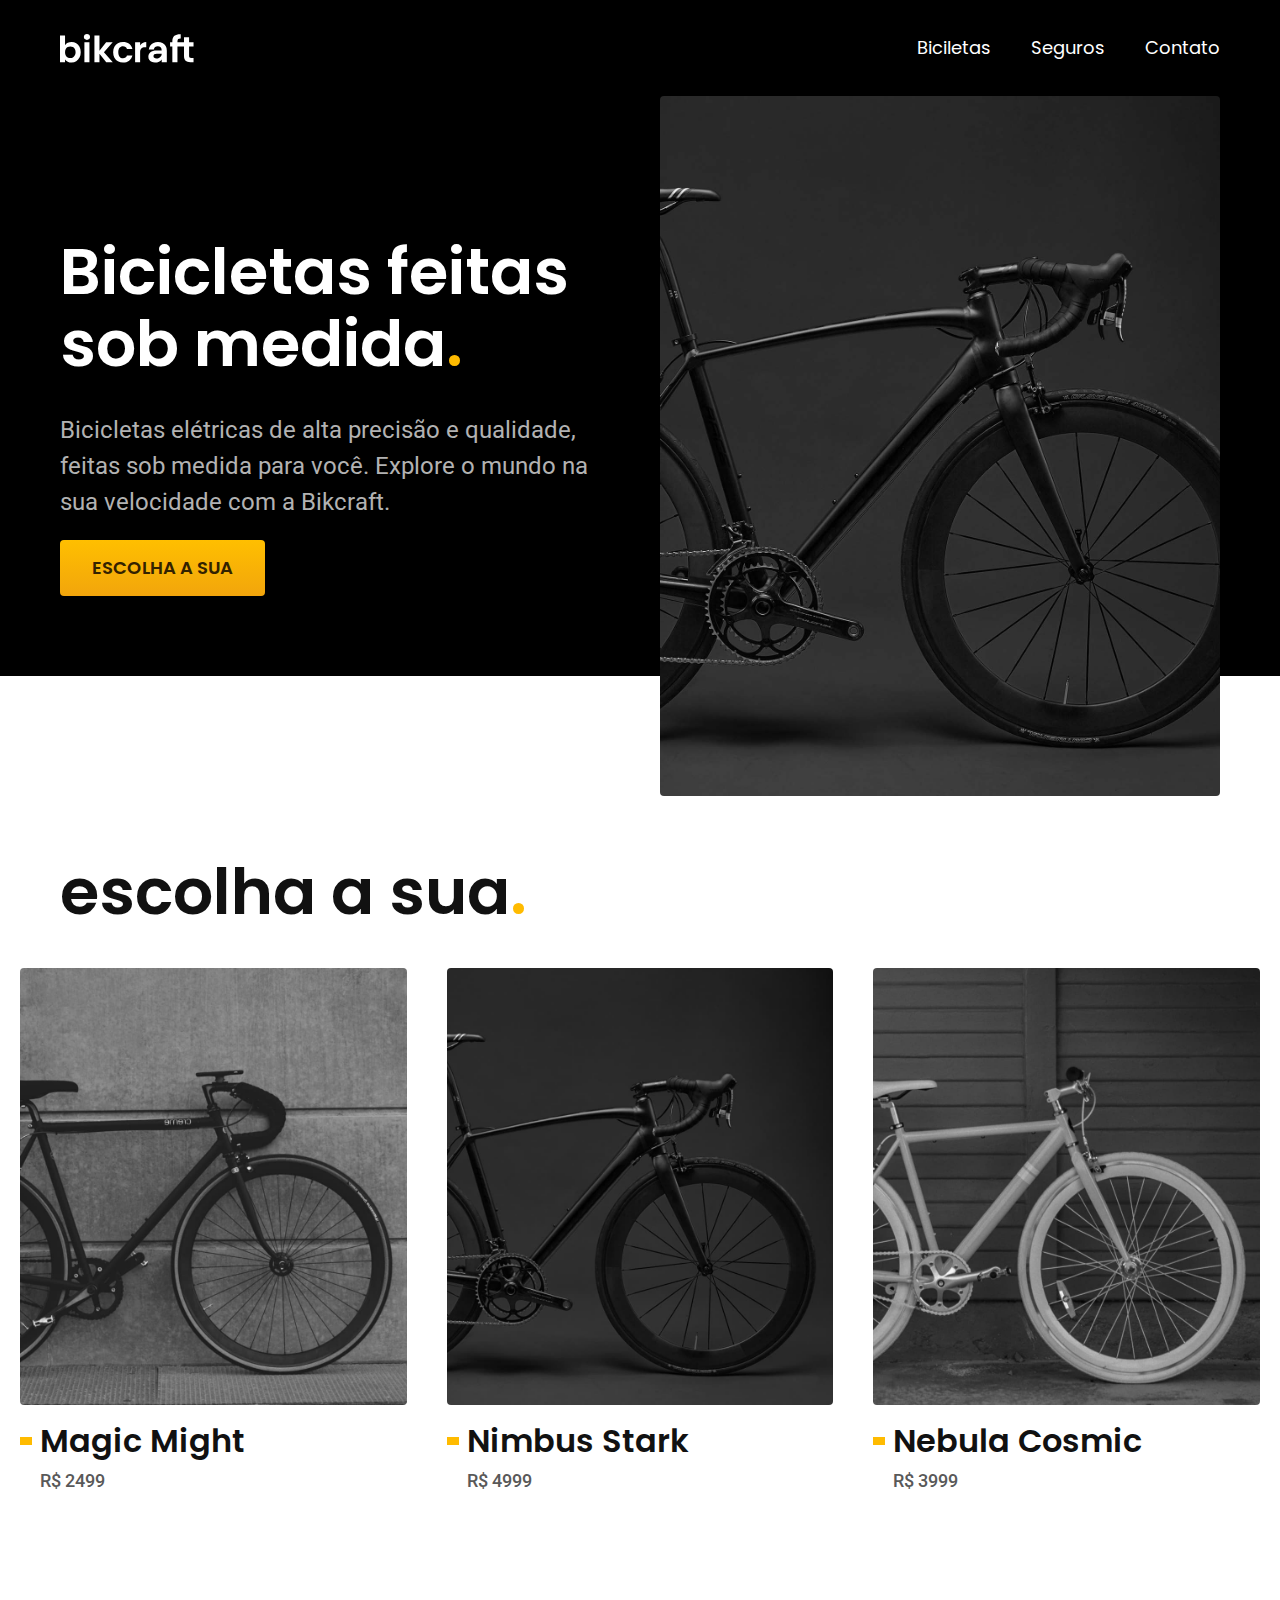
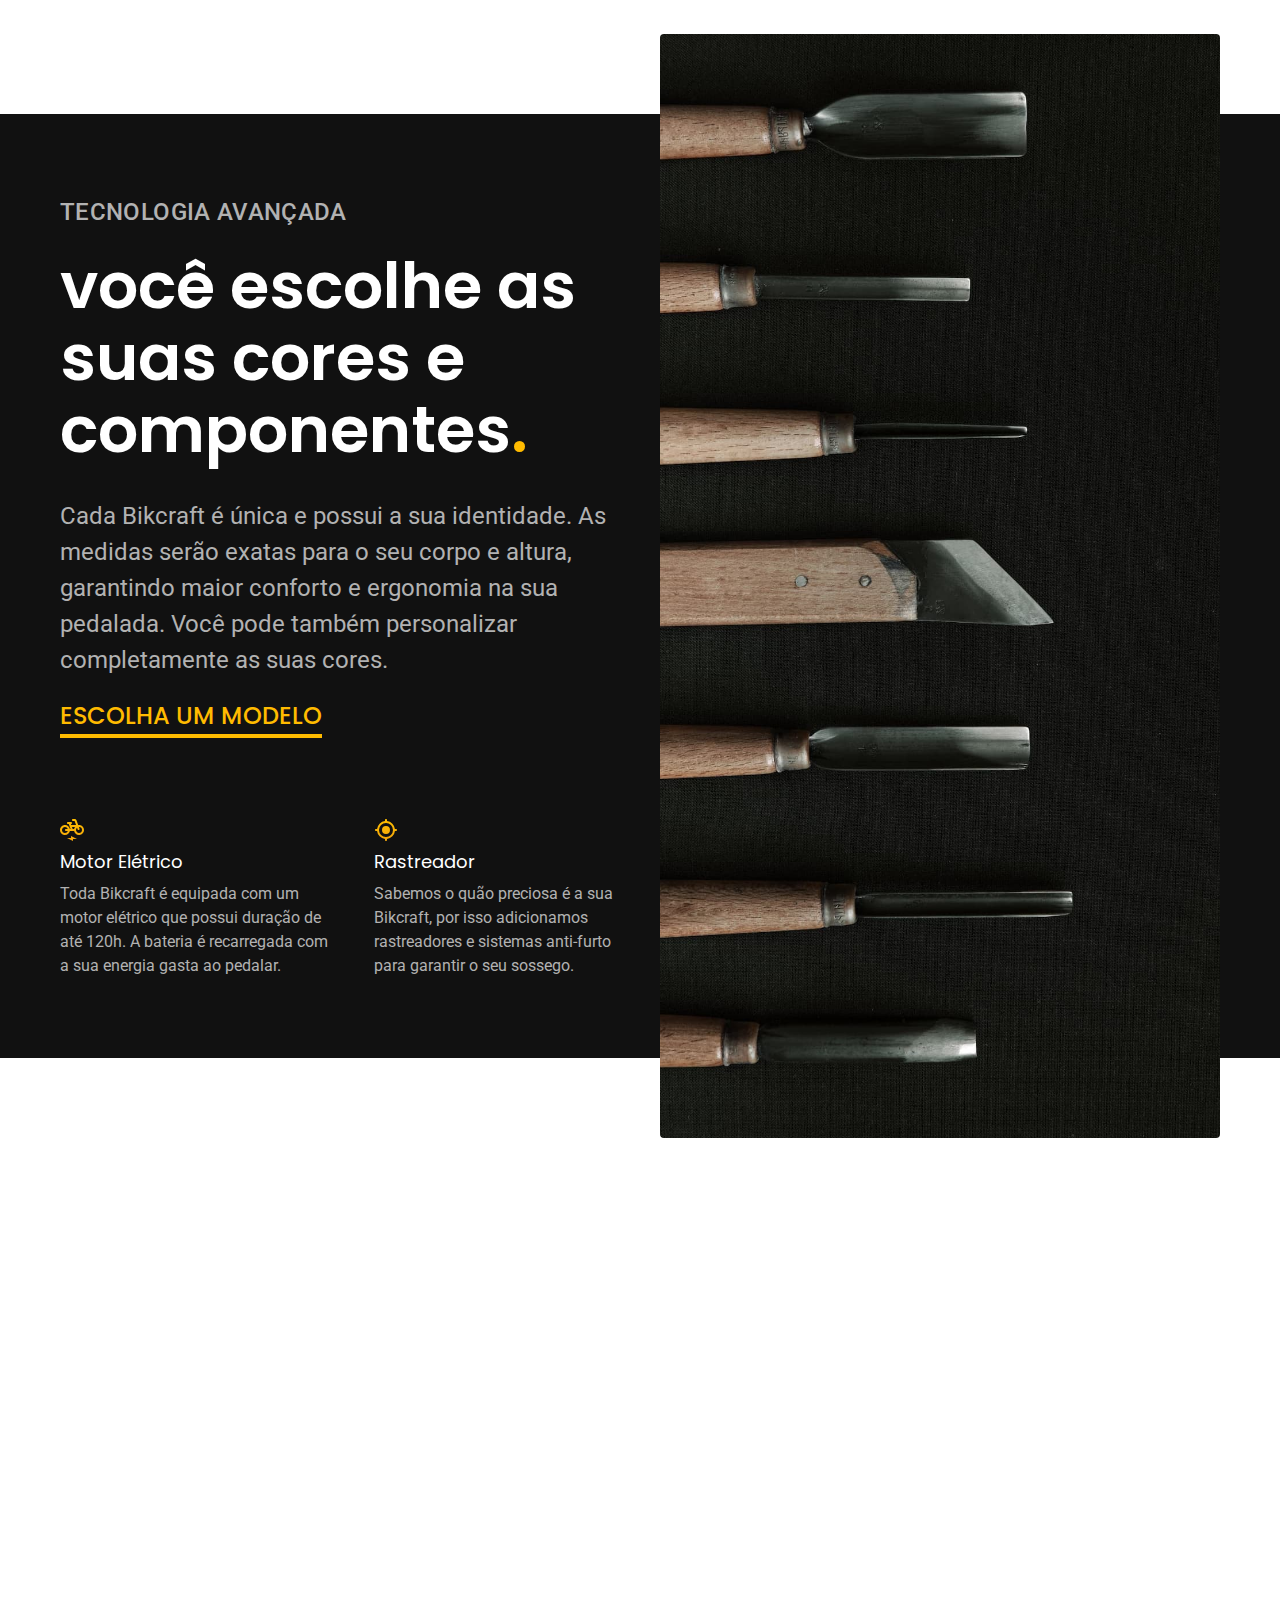
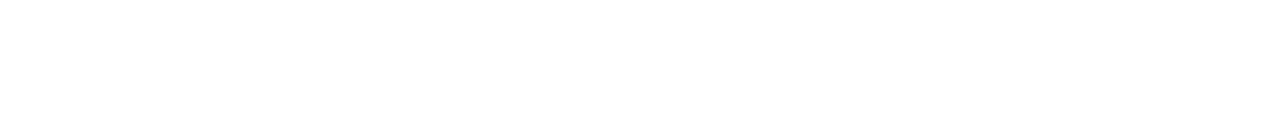
==== index.html @ 9b99fbb1 "tecnologia" ====
<!DOCTYPE html>
<html lang="pt-br">
  <head>
    <meta charset="UTF-8" />
    <meta name="viewport" content="width=device-width, initial-scale=1.0" />
    <meta
      name="description"
      content="Bicicletas elétricas de alta precisão e qualidade, feitas sob medida para você. Explore o mundo na sua velocidade com a Bikcraft."
    />
    <title>Bikcraft - Bicicletas Elétricas</title>

    <link rel="stylesheet" href="./css/style.css" />

    <link rel="preconnect" href="https://fonts.googleapis.com" />
    <link rel="preconnect" href="https://fonts.gstatic.com" crossorigin />
    <link
      href="https://fonts.googleapis.com/css2?family=Poppins:wght@400;600&family=Roboto:wght@400;500&display=swap"
      rel="stylesheet"
    />
  </head>
  <body>
    <header class="header-bg">
      <div class="container header">
        <a href="./">
          <img src="./img/bikcraft.svg" alt="Bikcraft" />
        </a>

        <nav aria-label="primaria">
          <ul class="header-menu font-1-m cor-0">
            <li><a href="./biciletas.html">Biciletas</a></li>
            <li><a href="./seguros.html">Seguros</a></li>
            <li><a href="./contato.html">Contato</a></li>
          </ul>
        </nav>
      </div>
    </header>

    <main class="introducao-bg">
      <div class="container introducao">
        <div class="introducao-conteudo">
          <h1 class="font-1-xxl cor-0">
            Bicicletas feitas sob medida<span class="cor-p1">.</span>
          </h1>

          <p class="font-2-l cor-5">
            Bicicletas elétricas de alta precisão e qualidade, feitas sob medida
            para você. Explore o mundo na sua velocidade com a Bikcraft.
          </p>

          <a class="botao" href="./bicicletas.html">Escolha a sua</a>
        </div>
        <div>
          <img
            src="./img/fotos/introducao.jpg"
            alt="Bicicleta Elétrica Preta"
          />
        </div>
      </div>
    </main>

    <article class="bicicletas-lista">
      <h2 class="container font-1-xxl">
        escolha a sua<span class="cor-p1">.</span>
      </h2>

      <ul>
        <li>
          <a href="./bicicletas/magic.html">
            <img src="./img/bicicletas/magic-home.jpg" alt="Bicicleta preta" />
            <h3 class="font-1-xl">Magic Might</h3>
            <span class="font-2-m cor-8">R$ 2499</span>
          </a>
        </li>

        <li>
          <a href="./bicicletas/nimbus.html">
            <img src="./img/bicicletas/nimbus-home.jpg" alt="Bicicleta preta" />
            <h3 class="font-1-xl">Nimbus Stark</h3>
            <span class="font-2-m cor-8">R$ 4999</span>
          </a>
        </li>

        <li>
          <a href="./bicicletas/nebula.html">
            <img src="./img/bicicletas/nebula-home.jpg" alt="Bicicleta preta" />
            <h3 class="font-1-xl">Nebula Cosmic</h3>
            <span class="font-2-m cor-8">R$ 3999</span>
          </a>
        </li>
      </ul>
    </article>

    <article class="tecnologia-bg">
      <div class="container tecnologia">
        <div class="tecnologia-conteudo">
          <span class="font-2-l-b cor-5">tecnologia Avançada</span>

          <h2 class="font-1-xxl cor-0">você escolhe as suas cores e componentes<span class="cor-p1">.</span></h2>
          <p class="font-2-l cor-5">
            Cada Bikcraft é única e possui a sua identidade. As medidas serão
            exatas para o seu corpo e altura, garantindo maior conforto e
            ergonomia na sua pedalada. Você pode também personalizar
            completamente as suas cores.
          </p>

          <a class="link" href="./bicicletas.html">Escolha um modelo</a>

          <div class="tecnologia-vantagens">
          <div>
            <img src="./img/icones/eletrica.svg" alt="" />
            <h3 class="font-1-m cor-0">Motor Elétrico</h3>
            <p class="font-2-s cor-5">
              Toda Bikcraft é equipada com um motor elétrico que possui duração
              de até 120h. A bateria é recarregada com a sua energia gasta ao
              pedalar.
            </p>
          </div>

          <div>
            <img src="./img/icones/rastreador.svg" alt="" />
            <h3 class="font-1-m cor-0">Rastreador</h3>
            <p class="font-2-s cor-5">Sabemos o quão preciosa é a sua Bikcraft, por isso adicionamos
              rastreadores e sistemas anti-furto para garantir o seu sossego.</p>
          </div>
        </div>
        </div>

        <div class="tecnologia-imagem">
          <img src="./img/fotos/tecnologia.jpg" alt="" />
        </div>
      </div>
    </article>
  </body>
</html>
---- css/style.css ----
@import "./global/global.css";
@import "./utilidades/tipografia.css";
@import "./utilidades/cores.css";

@import "./global/header.css";

@import "./utilidades/componentes.css";

@import "./home/introducao.css";
@import "./home/tecnologia.css";

@import "./bicicletas/bicicletas-lista.css";
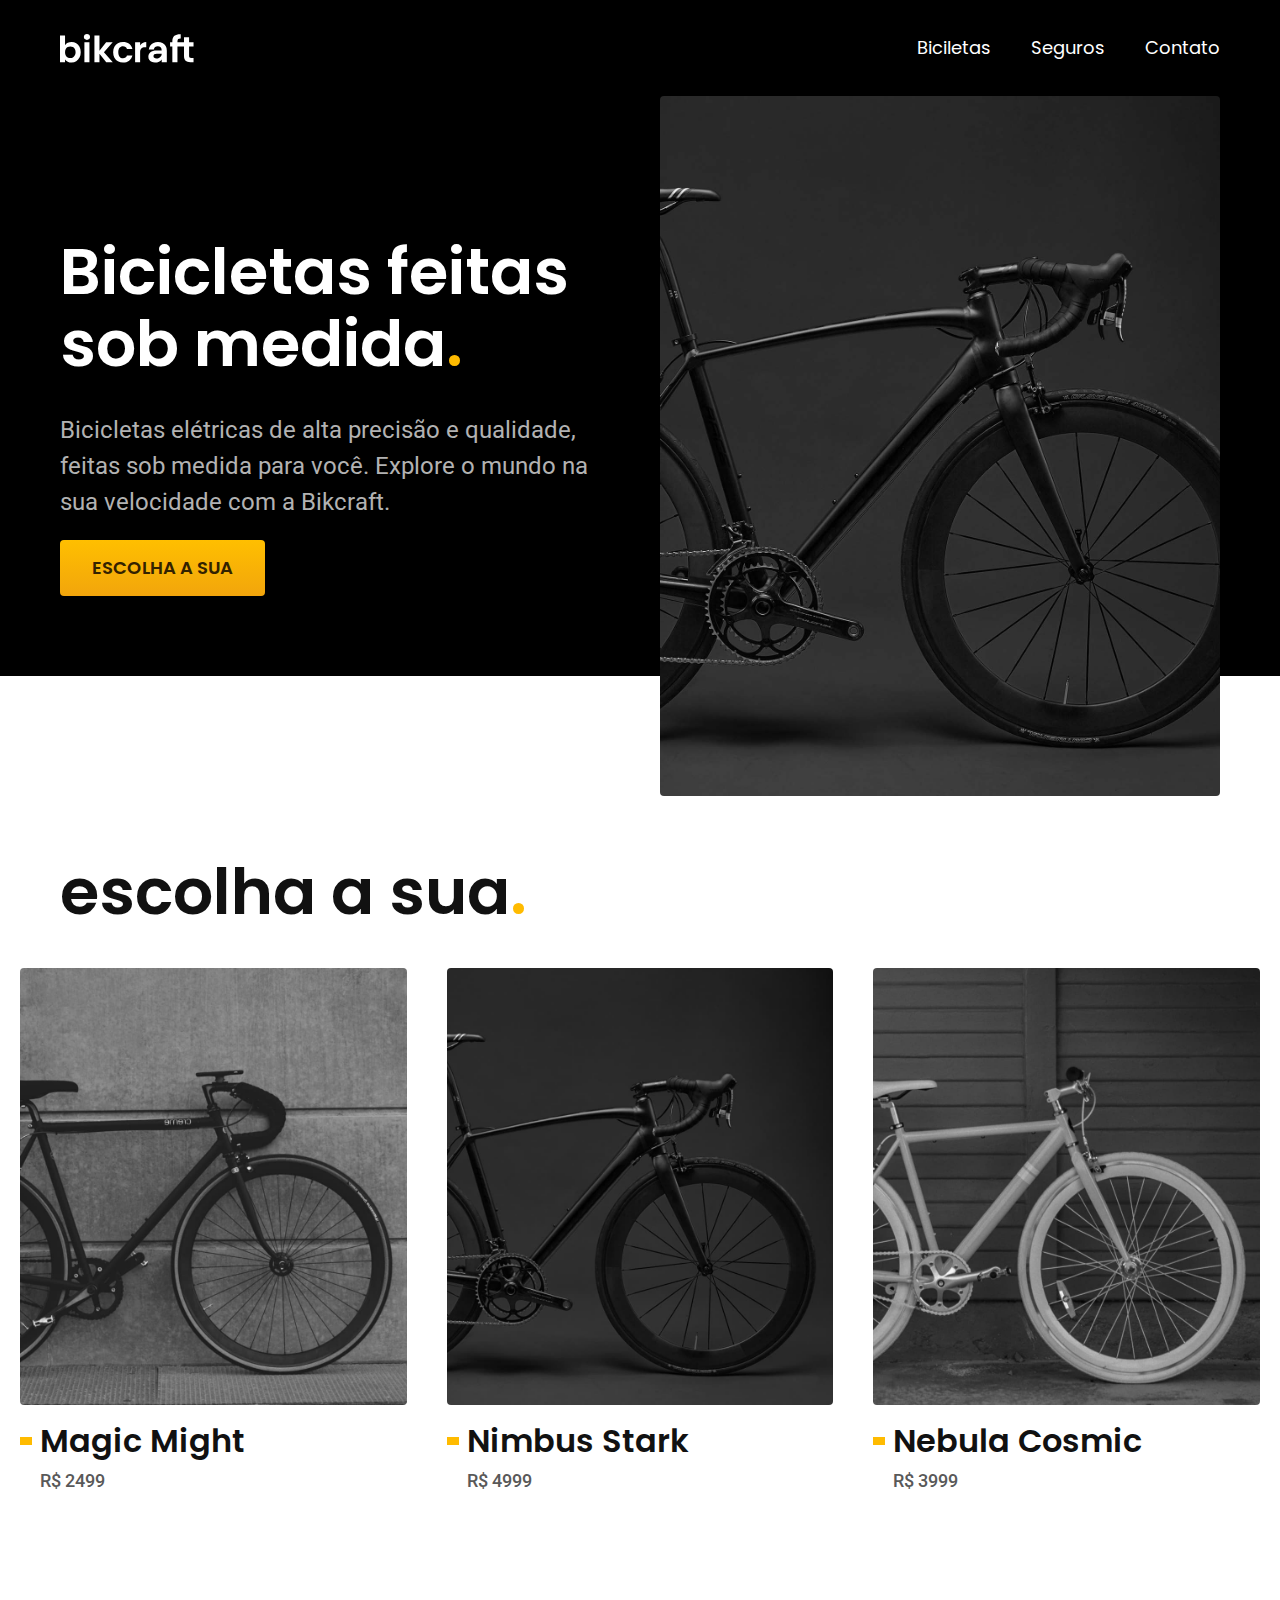
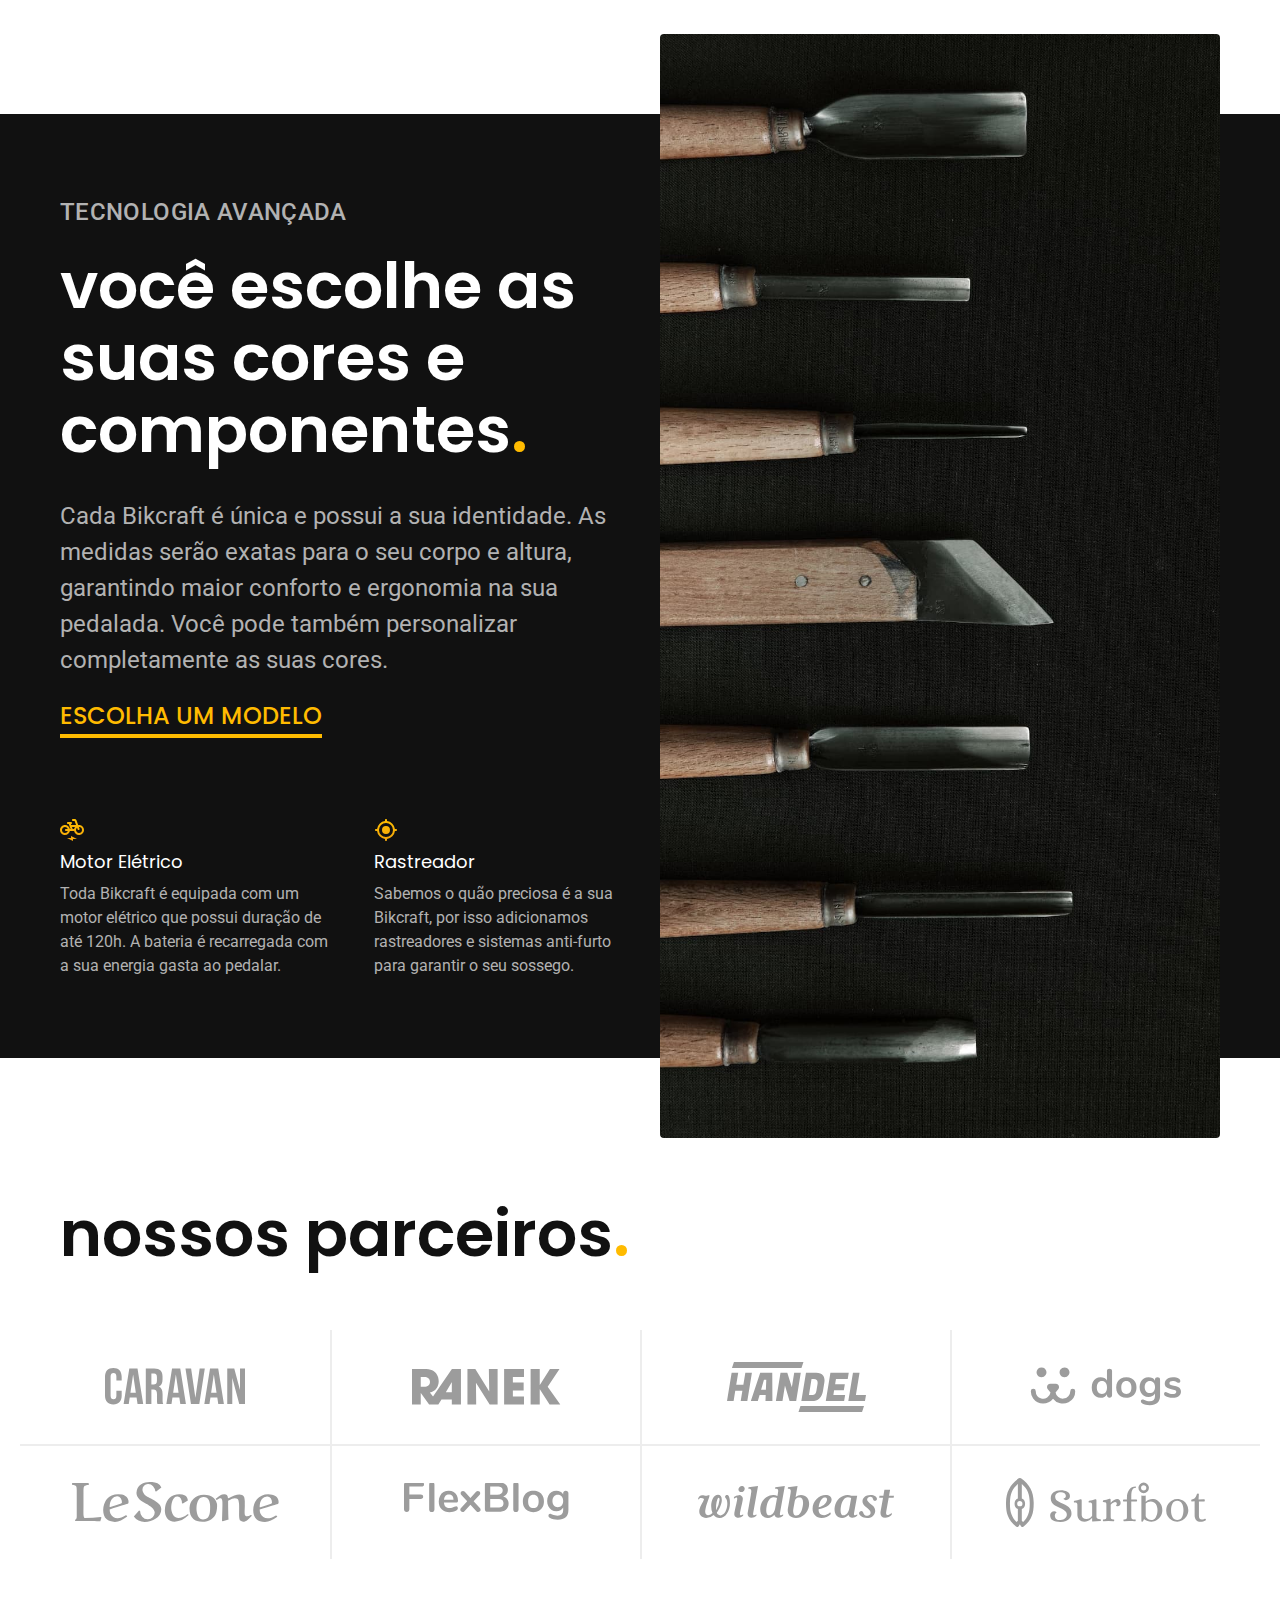
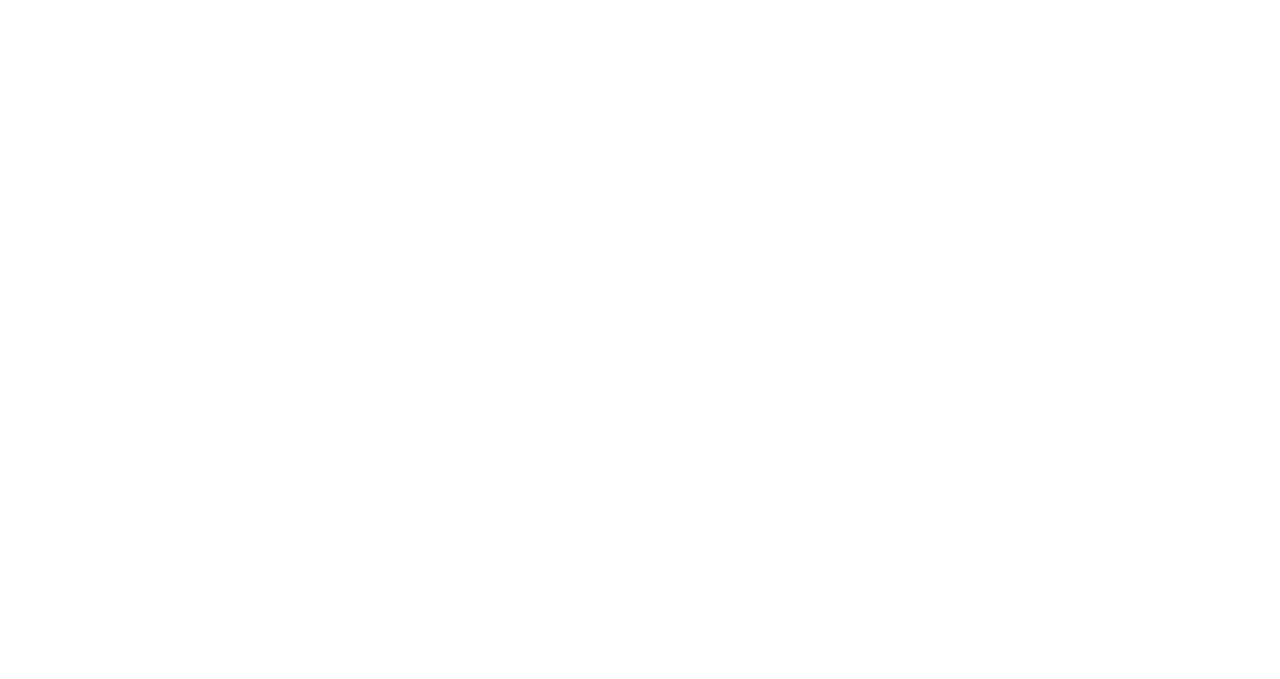
==== commit 668efad5: "parceiros" ====
--- a/index.html
+++ b/index.html
@@ -130,5 +130,20 @@
         </div>
       </div>
     </article>
+
+    <section class="parceiros" aria-label="Nossos Parceiros">
+        <h2 class="container font-1-xxl">nossos parceiros<span class="cor-p1">.</span></h2>
+        
+        <ul>
+            <li><img src="./img/parceiros/caravan.svg" alt="Caravan"></li>
+            <li><img src="./img/parceiros/ranek.svg" alt="Ranek"></li>
+            <li><img src="./img/parceiros/handel.svg" alt="Handel"></li>
+            <li><img src="./img/parceiros/dogs.svg" alt="Dogs"></li>
+            <li><img src="./img/parceiros/lescone.svg" alt="Lescone"></li>
+            <li><img src="./img/parceiros/flexblog.svg" alt="Flexblo"></li>
+            <li><img src="./img/parceiros/wildbeast.svg" alt="Wildbeast"></li>
+            <li><img src="./img/parceiros/surfbot.svg" alt="Surfbot"></li>
+        </ul>
+    </section>
   </body>
 </html>
--- a/css/style.css
+++ b/css/style.css
@@ -8,5 +8,6 @@
 
 @import "./home/introducao.css";
 @import "./home/tecnologia.css";
+@import "./home/parceiros.css";
 
 @import "./bicicletas/bicicletas-lista.css";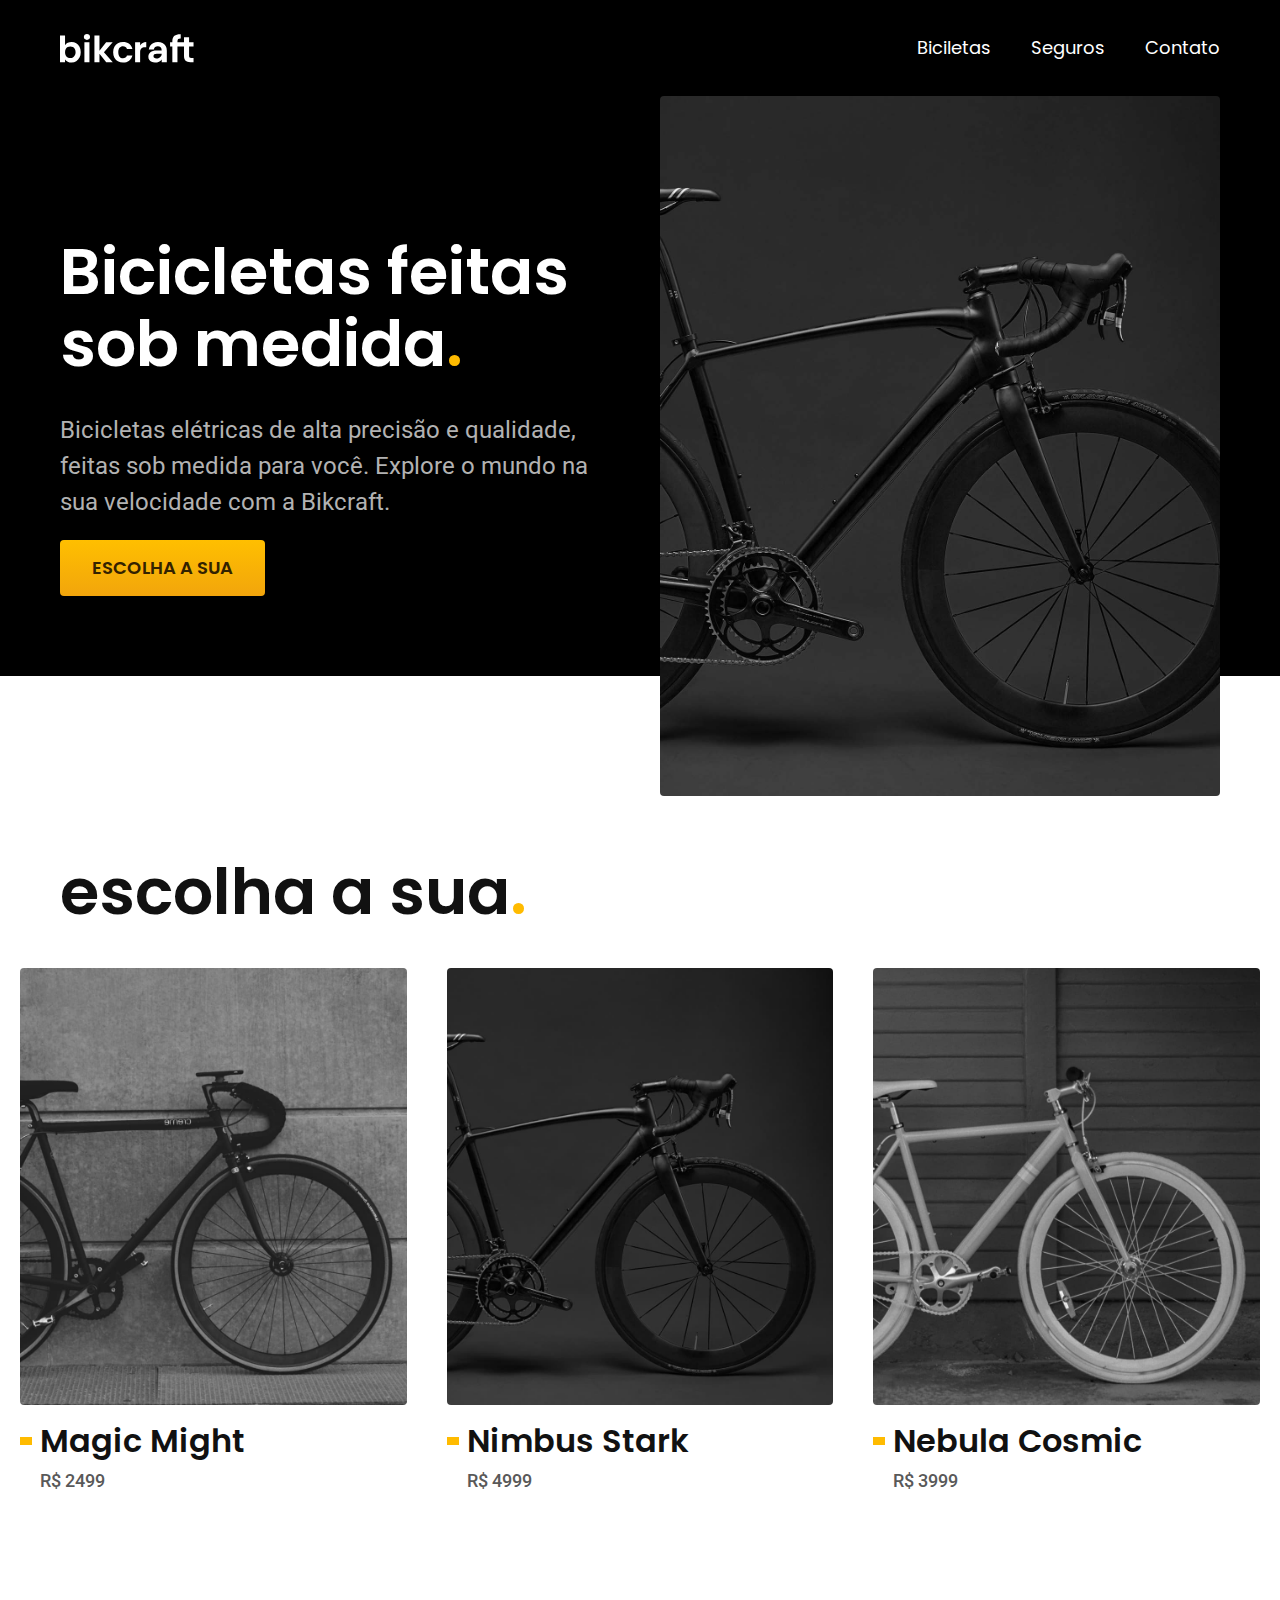
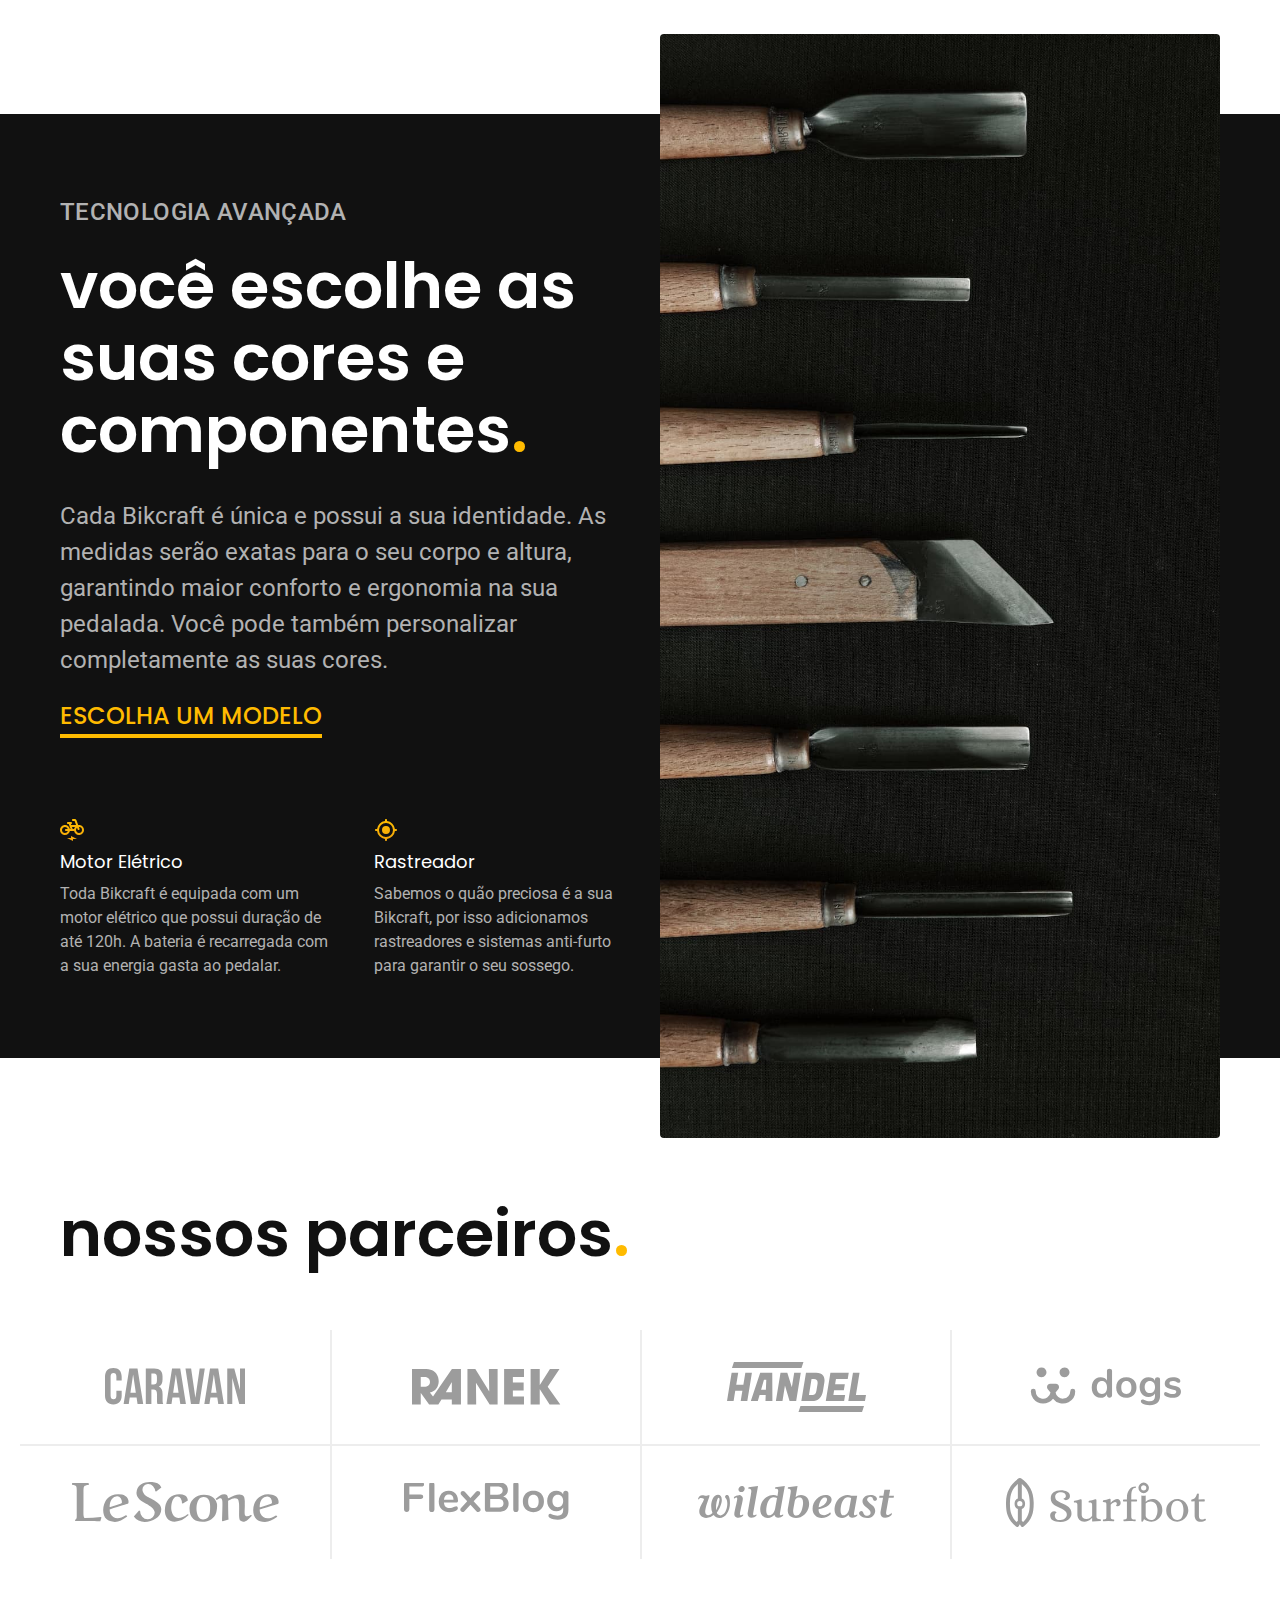
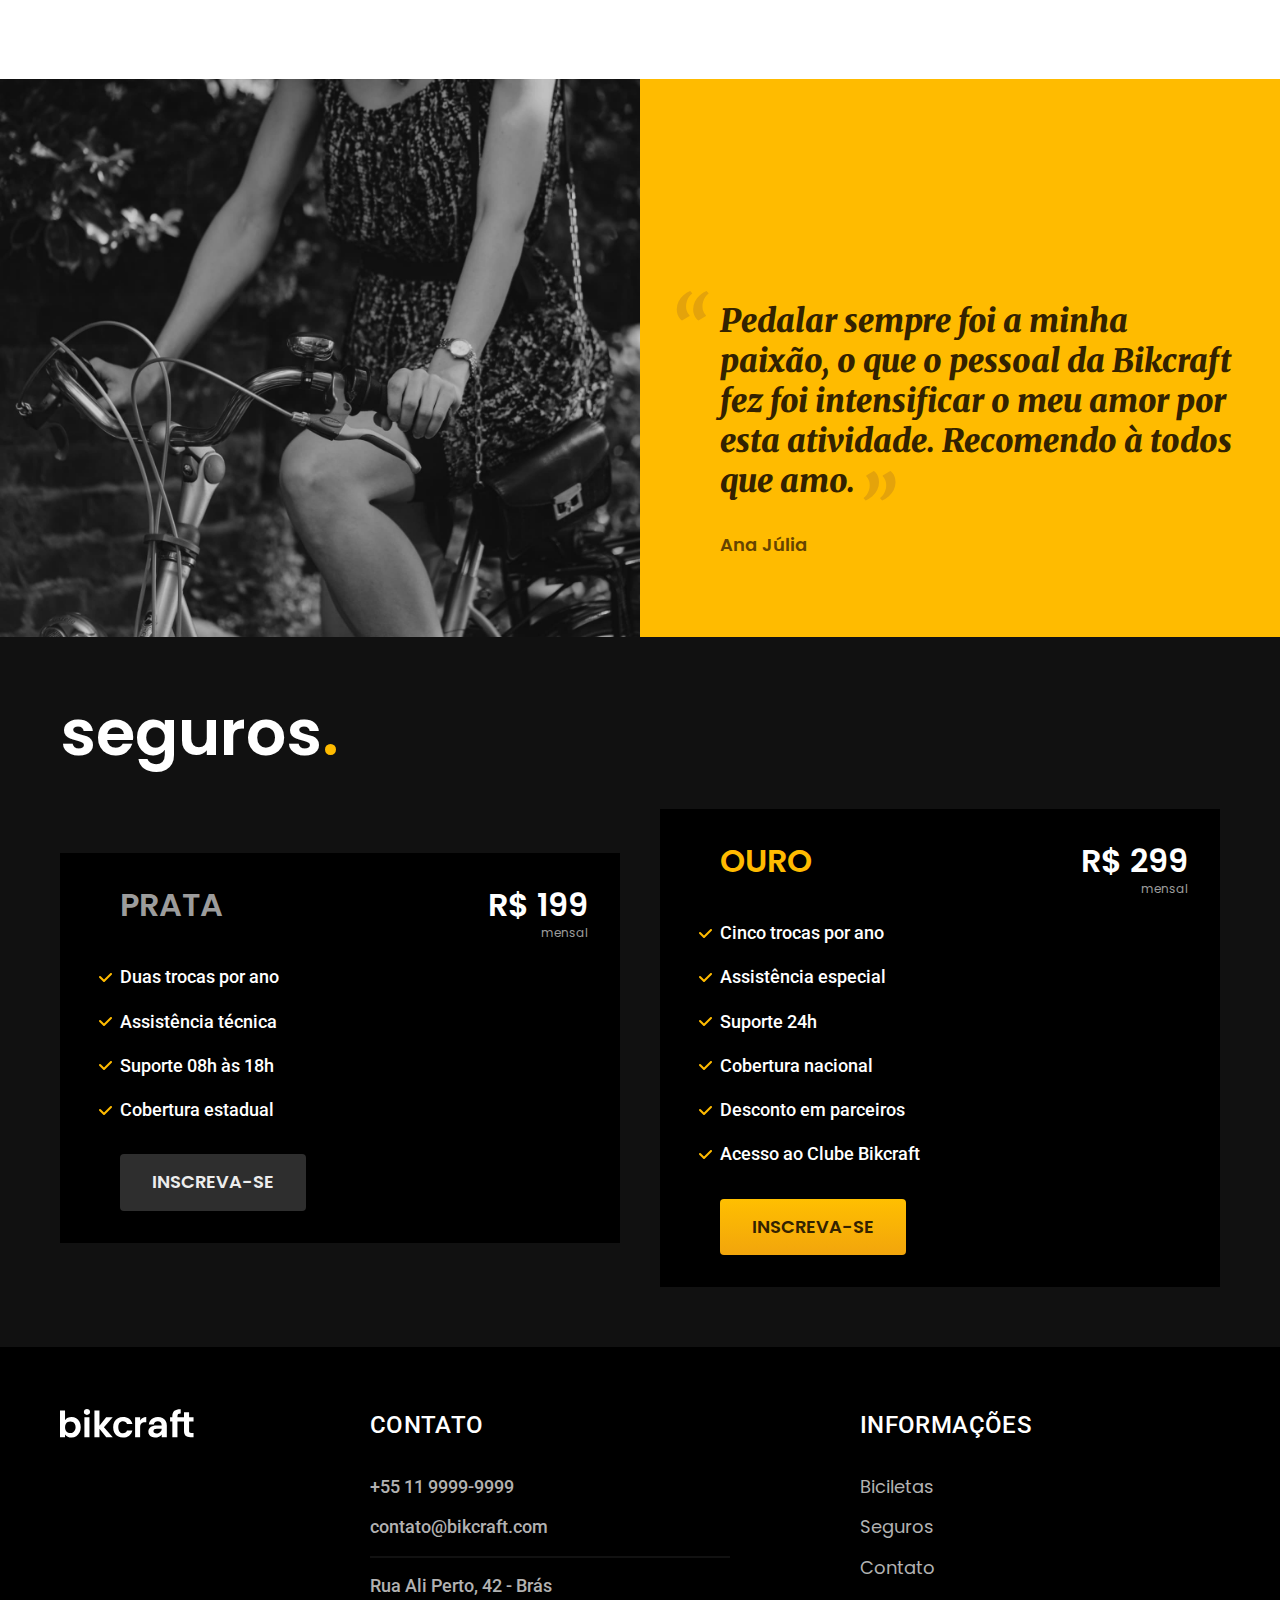
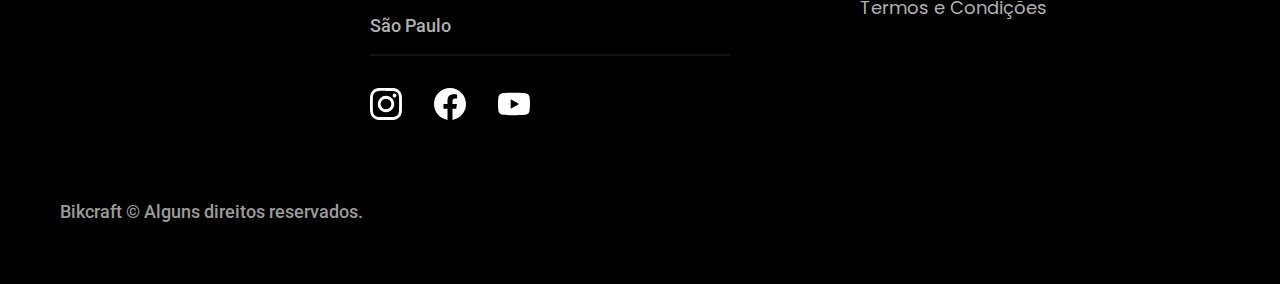
==== commit 23d2cbac: "index finalizado" ====
--- a/index.html
+++ b/index.html
@@ -14,7 +14,7 @@
     <link rel="preconnect" href="https://fonts.googleapis.com" />
     <link rel="preconnect" href="https://fonts.gstatic.com" crossorigin />
     <link
-      href="https://fonts.googleapis.com/css2?family=Poppins:wght@400;600&family=Roboto:wght@400;500&display=swap"
+      href="https://fonts.googleapis.com/css2?family=Merriweather:ital,wght@1,900&family=Poppins:wght@400;600&family=Roboto:wght@400;500&display=swap"
       rel="stylesheet"
     />
   </head>
@@ -95,7 +95,11 @@
         <div class="tecnologia-conteudo">
           <span class="font-2-l-b cor-5">tecnologia Avançada</span>
 
-          <h2 class="font-1-xxl cor-0">você escolhe as suas cores e componentes<span class="cor-p1">.</span></h2>
+          <h2 class="font-1-xxl cor-0">
+            você escolhe as suas cores e componentes<span class="cor-p1"
+              >.</span
+            >
+          </h2>
           <p class="font-2-l cor-5">
             Cada Bikcraft é única e possui a sua identidade. As medidas serão
             exatas para o seu corpo e altura, garantindo maior conforto e
@@ -106,23 +110,25 @@
           <a class="link" href="./bicicletas.html">Escolha um modelo</a>
 
           <div class="tecnologia-vantagens">
-          <div>
-            <img src="./img/icones/eletrica.svg" alt="" />
-            <h3 class="font-1-m cor-0">Motor Elétrico</h3>
-            <p class="font-2-s cor-5">
-              Toda Bikcraft é equipada com um motor elétrico que possui duração
-              de até 120h. A bateria é recarregada com a sua energia gasta ao
-              pedalar.
-            </p>
+            <div>
+              <img src="./img/icones/eletrica.svg" alt="" />
+              <h3 class="font-1-m cor-0">Motor Elétrico</h3>
+              <p class="font-2-s cor-5">
+                Toda Bikcraft é equipada com um motor elétrico que possui
+                duração de até 120h. A bateria é recarregada com a sua energia
+                gasta ao pedalar.
+              </p>
+            </div>
+
+            <div>
+              <img src="./img/icones/rastreador.svg" alt="" />
+              <h3 class="font-1-m cor-0">Rastreador</h3>
+              <p class="font-2-s cor-5">
+                Sabemos o quão preciosa é a sua Bikcraft, por isso adicionamos
+                rastreadores e sistemas anti-furto para garantir o seu sossego.
+              </p>
+            </div>
           </div>
-
-          <div>
-            <img src="./img/icones/rastreador.svg" alt="" />
-            <h3 class="font-1-m cor-0">Rastreador</h3>
-            <p class="font-2-s cor-5">Sabemos o quão preciosa é a sua Bikcraft, por isso adicionamos
-              rastreadores e sistemas anti-furto para garantir o seu sossego.</p>
-          </div>
-        </div>
         </div>
 
         <div class="tecnologia-imagem">
@@ -132,18 +138,114 @@
     </article>
 
     <section class="parceiros" aria-label="Nossos Parceiros">
-        <h2 class="container font-1-xxl">nossos parceiros<span class="cor-p1">.</span></h2>
-        
-        <ul>
-            <li><img src="./img/parceiros/caravan.svg" alt="Caravan"></li>
-            <li><img src="./img/parceiros/ranek.svg" alt="Ranek"></li>
-            <li><img src="./img/parceiros/handel.svg" alt="Handel"></li>
-            <li><img src="./img/parceiros/dogs.svg" alt="Dogs"></li>
-            <li><img src="./img/parceiros/lescone.svg" alt="Lescone"></li>
-            <li><img src="./img/parceiros/flexblog.svg" alt="Flexblo"></li>
-            <li><img src="./img/parceiros/wildbeast.svg" alt="Wildbeast"></li>
-            <li><img src="./img/parceiros/surfbot.svg" alt="Surfbot"></li>
-        </ul>
+      <h2 class="container font-1-xxl">
+        nossos parceiros<span class="cor-p1">.</span>
+      </h2>
+
+      <ul>
+        <li><img src="./img/parceiros/caravan.svg" alt="Caravan" /></li>
+        <li><img src="./img/parceiros/ranek.svg" alt="Ranek" /></li>
+        <li><img src="./img/parceiros/handel.svg" alt="Handel" /></li>
+        <li><img src="./img/parceiros/dogs.svg" alt="Dogs" /></li>
+        <li><img src="./img/parceiros/lescone.svg" alt="Lescone" /></li>
+        <li><img src="./img/parceiros/flexblog.svg" alt="Flexblo" /></li>
+        <li><img src="./img/parceiros/wildbeast.svg" alt="Wildbeast" /></li>
+        <li><img src="./img/parceiros/surfbot.svg" alt="Surfbot" /></li>
+      </ul>
     </section>
+
+    <section class="depoimento" aria-label="Depoimento">
+      <div>
+        <img
+          src="./img/fotos/depoimento.jpg"
+          alt="Pessoa pedalando uma bicicleta Bikcraft"
+        />
+      </div>
+      <div class="depoimento-conteudo">
+        <blockquote class="font-1-xl cor-p5">
+          <p>
+            Pedalar sempre foi a minha paixão, o que o pessoal da Bikcraft fez
+            foi intensificar o meu amor por esta atividade. Recomendo à todos
+            que amo.
+          </p>
+        </blockquote>
+        <span class="font-1-m-b cor-p4">Ana Júlia</span>
+      </div>
+    </section>
+
+    <article class="seguros-bg">
+      <div class="container seguros">
+        <h2 class="font-1-xxl cor-0">seguros<span class="cor-p1">.</span></h2>
+
+        <div class="seguros-item">
+          <h3 class="font-1-xl cor-6">PRATA</h3>
+          <span class="font-1-xl cor-0"
+            >R$ 199 <span class="font-1-xs cor-6">mensal</span></span
+          >
+          <ul class="font-2-m cor-0">
+            <li>Duas trocas por ano</li>
+            <li>Assistência técnica</li>
+            <li>Suporte 08h às 18h</li>
+            <li>Cobertura estadual</li>
+          </ul>
+          <a class="botao secundario" href="./orcamento.html">Inscreva-se</a>
+        </div>
+
+        <div class="seguros-item">
+          <h3 class="font-1-xl cor-p1">OURO</h3>
+          <span class="font-1-xl cor-0"
+            >R$ 299 <span class="font-1-xs cor-6">mensal</span></span
+          >
+          <ul class="font-2-m cor-0">
+            <li>Cinco trocas por ano</li>
+            <li>Assistência especial</li>
+            <li>Suporte 24h</li>
+            <li>Cobertura nacional</li>
+            <li>Desconto em parceiros</li>
+            <li>Acesso ao Clube Bikcraft</li>
+          </ul>
+          <a class="botao" href="./orcamento.html">Inscreva-se</a>
+        </div>
+      </div>
+    </article>
+
+    <footer class="footer-bg">
+      <div class="footer container">
+        <img src="./img/bikcraft.svg" alt="Bikcraft">
+
+        <div class="footer-contato">
+          <h3 class="font-2-l-b cor-0">Contato</h3>
+          <ul class="font-2-m cor-5">
+            <li><a href="tel:+551199999999">+55 11 9999-9999</a></li>
+            <li><a href="mailto:contato@bikcraft.com">contato@bikcraft.com</a></li>
+            <li>Rua Ali Perto, 42 - Brás</li>
+            <li>São Paulo</li>
+          </ul>
+          <div class="footer-redes">
+            <a href="">
+              <img src="img//redes/instagram.svg" alt="instagram">
+            </a>
+            <a href="">
+              <img src="img//redes/facebook.svg" alt="Facebook">
+            </a>
+            <a href="">
+              <img src="img//redes/youtube.svg" alt="Youtube">
+            </a>
+          </div>
+        </div>
+        <div class="footer-informacoes">
+          <h3 class="font-2-l-b cor-0">Informações</h3>
+          <nav>
+            <ul class="font-1-m cor-5">
+              <li><a href="./biciletas.html">Biciletas</a></li>
+              <li><a href="./seguros.html">Seguros</a></li>
+              <li><a href="./contato.html">Contato</a></li>
+              <li><a href="./termos.html">Termos e Condições</a></li>
+            </ul>
+          </nav>
+        </div>
+        <p class="footer-copy font-2-m cor-6">Bikcraft © Alguns direitos reservados.</p>
+      </div>
+    </footer>
   </body>
 </html>
--- a/css/style.css
+++ b/css/style.css
@@ -3,11 +3,15 @@
 @import "./utilidades/cores.css";
 
 @import "./global/header.css";
+@import "./global/footer.css";
 
 @import "./utilidades/componentes.css";
 
 @import "./home/introducao.css";
 @import "./home/tecnologia.css";
 @import "./home/parceiros.css";
+@import "./home/depoimento.css";
 
-@import "./bicicletas/bicicletas-lista.css";+@import "./bicicletas/bicicletas-lista.css";
+
+@import "./seguros/seguros.css";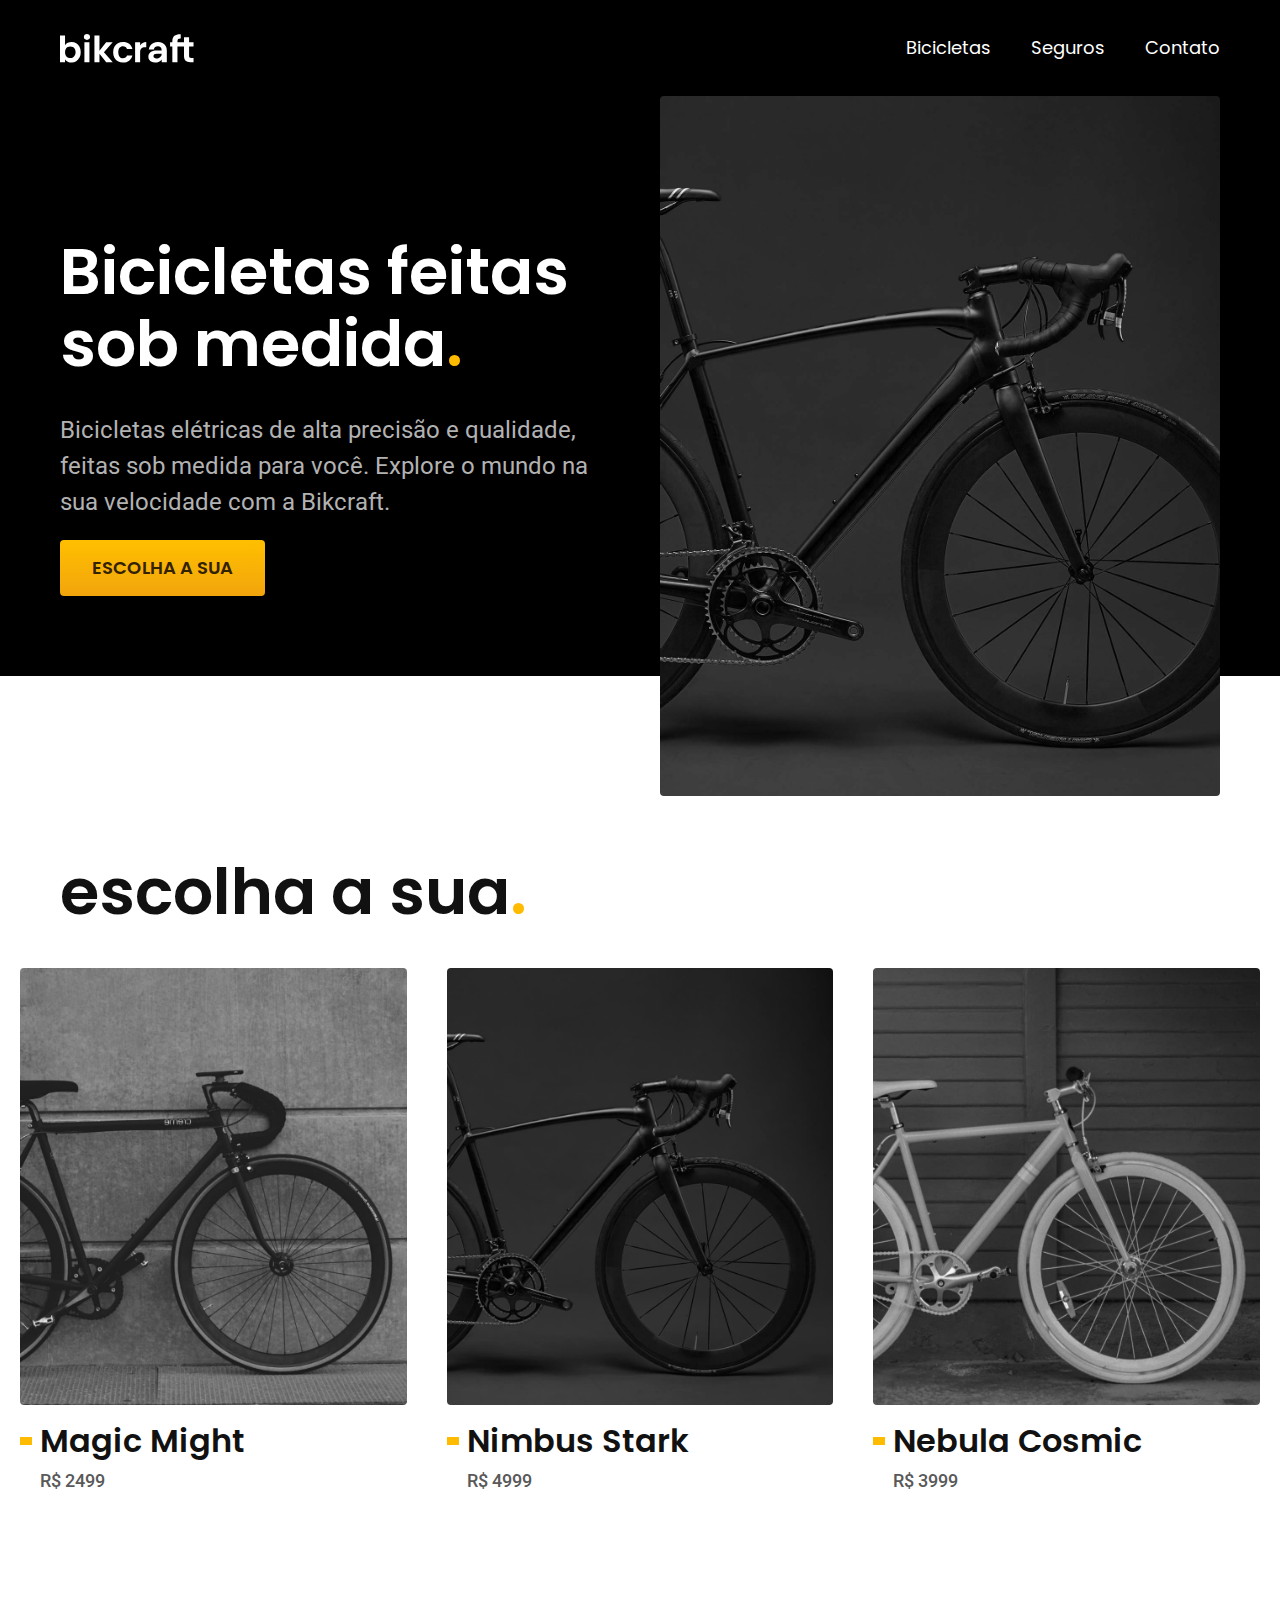
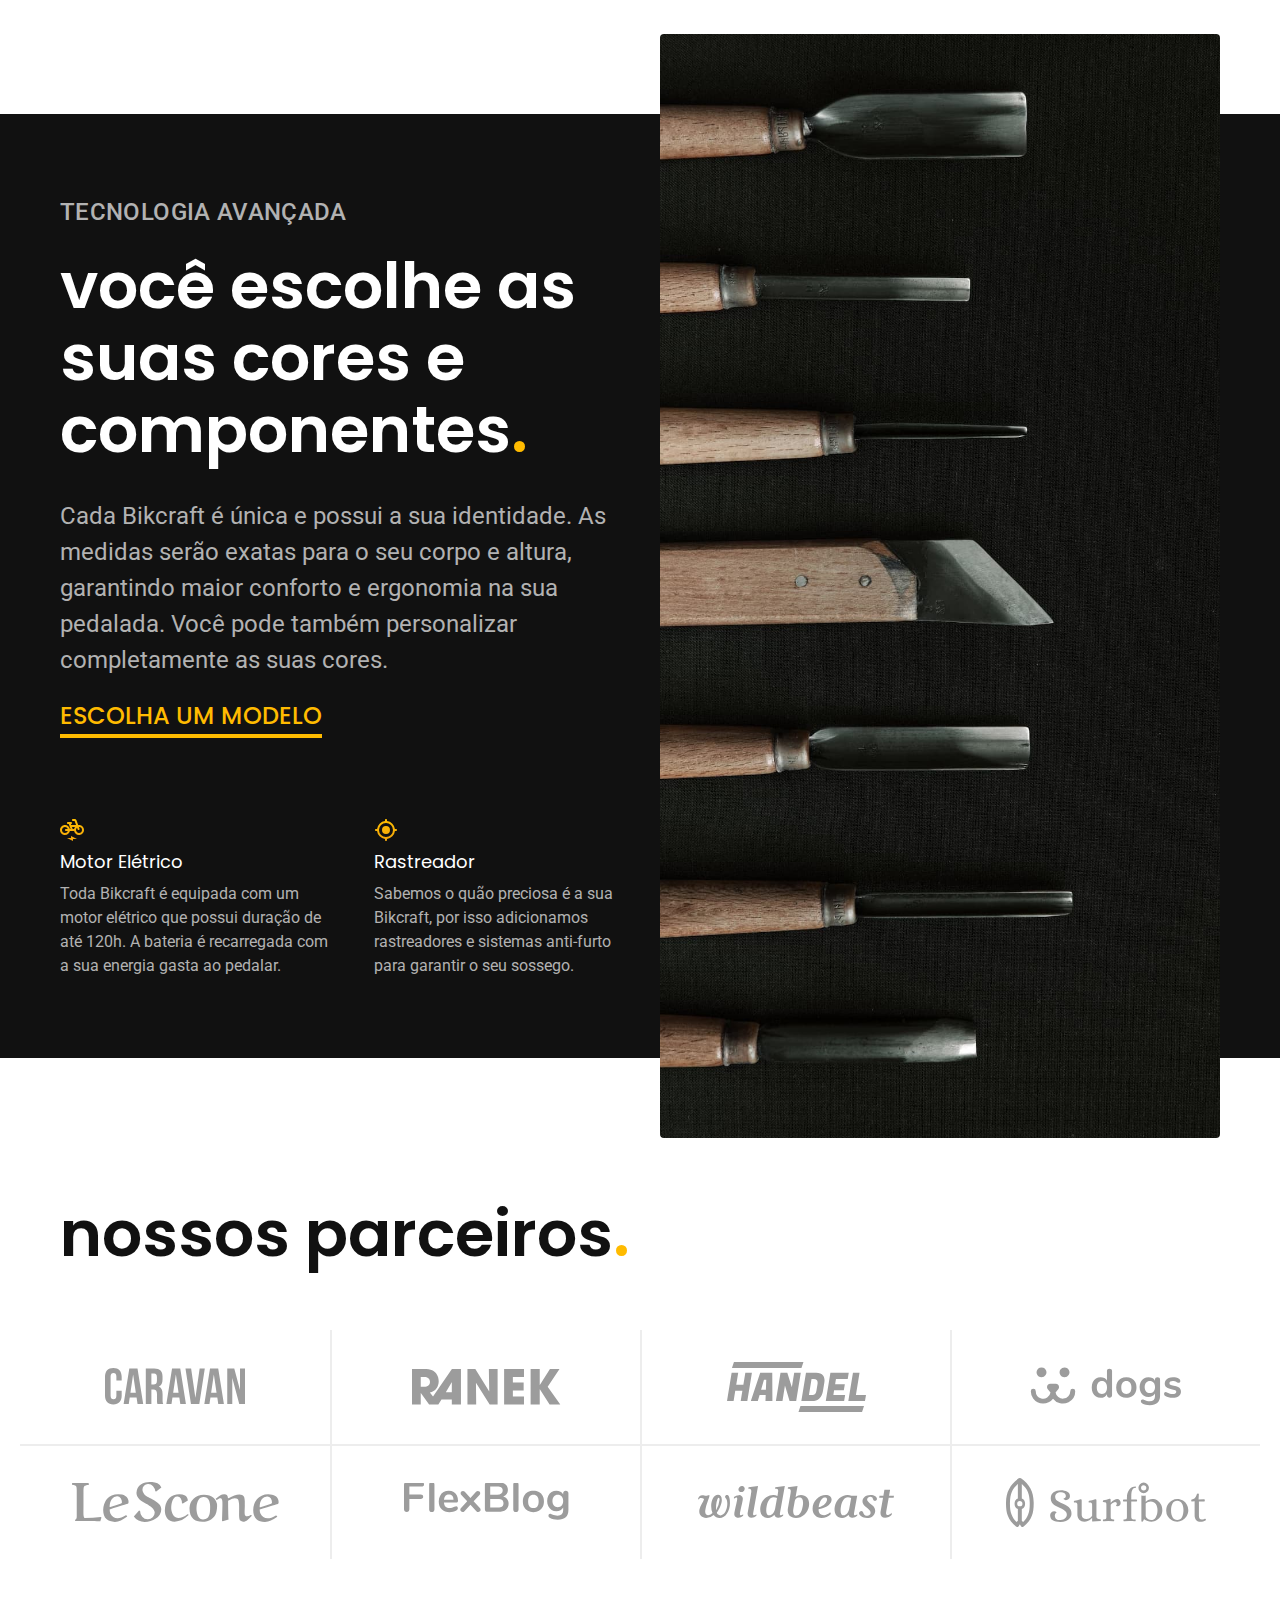
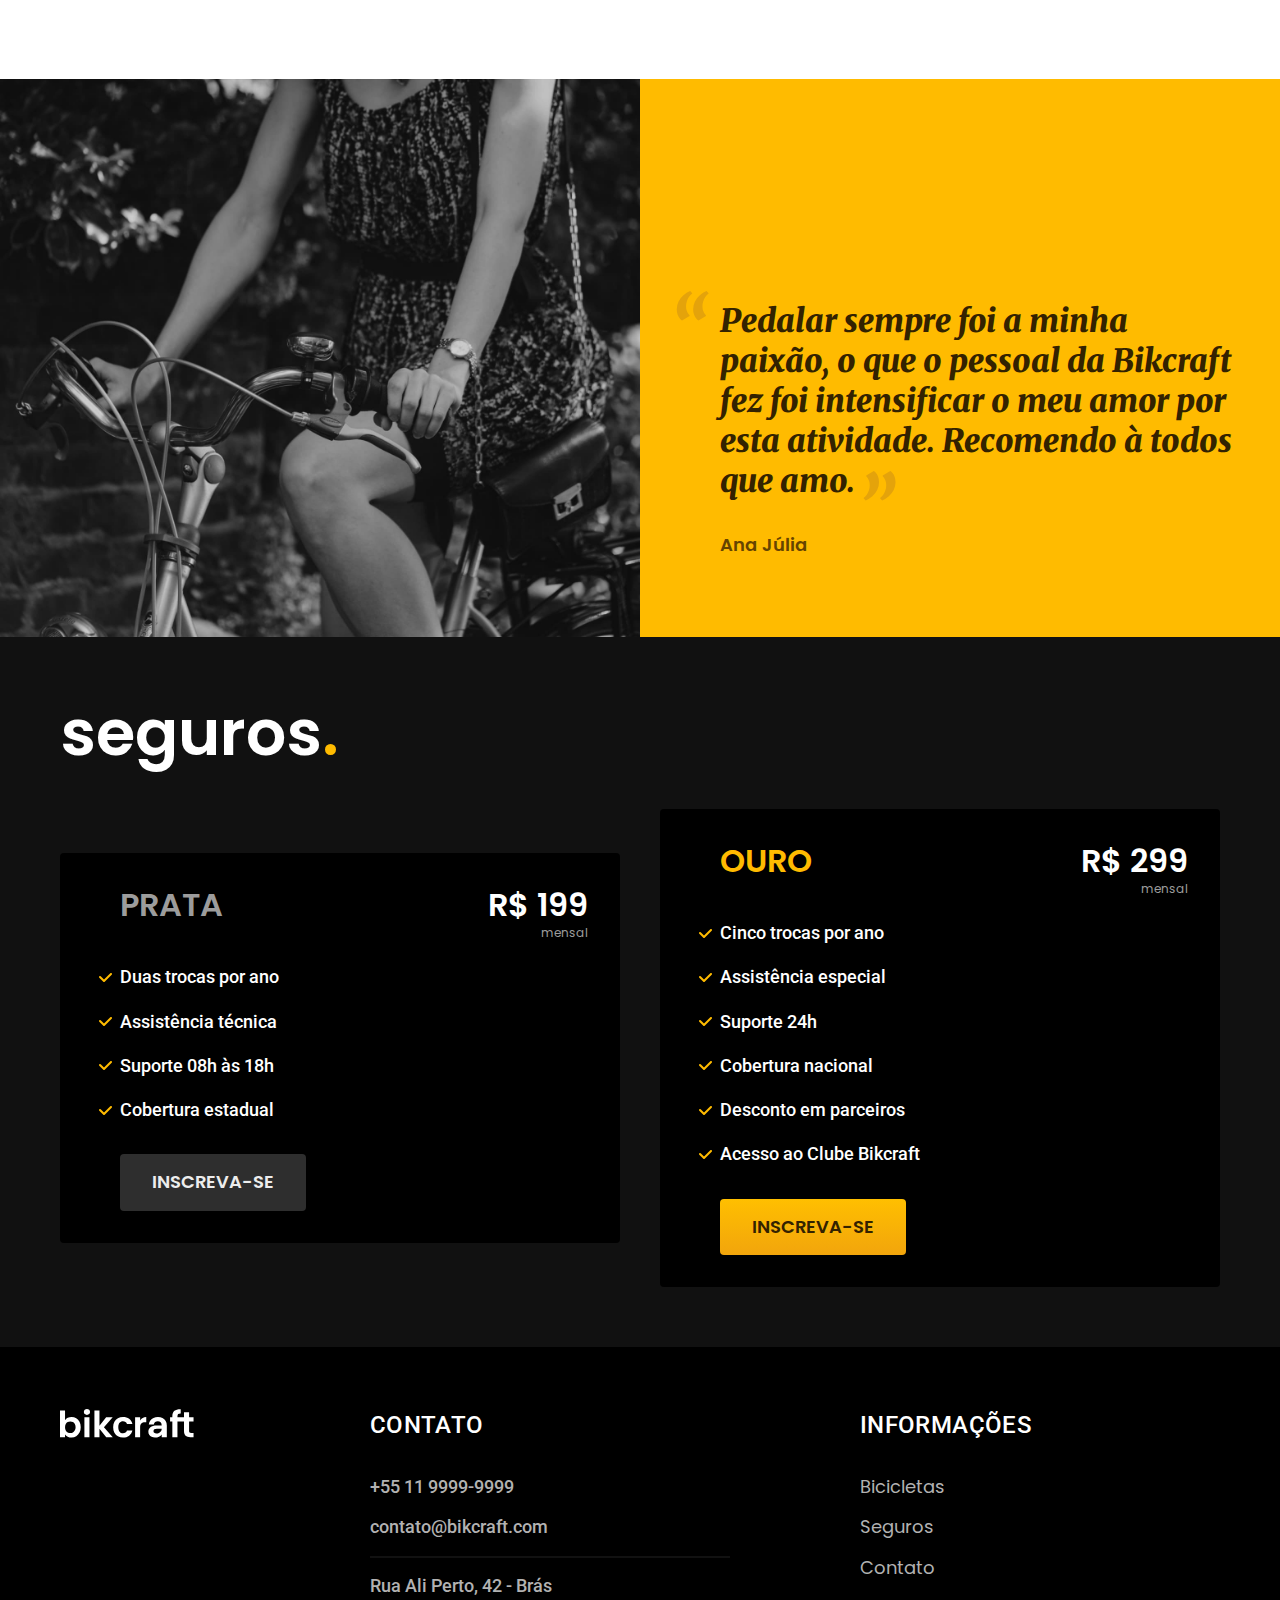
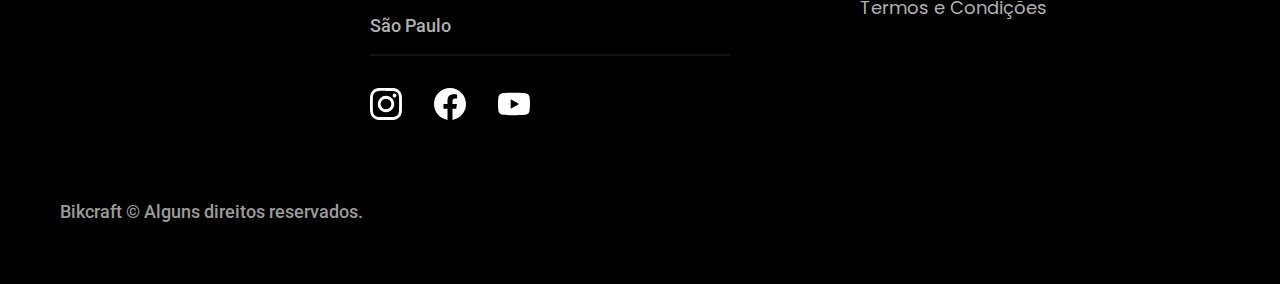
==== commit a606b0dc: "seguros" ====
--- a/index.html
+++ b/index.html
@@ -27,7 +27,7 @@
 
         <nav aria-label="primaria">
           <ul class="header-menu font-1-m cor-0">
-            <li><a href="./biciletas.html">Biciletas</a></li>
+            <li><a href="./bicicletas.html">Bicicletas</a></li>
             <li><a href="./seguros.html">Seguros</a></li>
             <li><a href="./contato.html">Contato</a></li>
           </ul>
@@ -237,7 +237,7 @@
           <h3 class="font-2-l-b cor-0">Informações</h3>
           <nav>
             <ul class="font-1-m cor-5">
-              <li><a href="./biciletas.html">Biciletas</a></li>
+              <li><a href="./bicicletas.html">Bicicletas</a></li>
               <li><a href="./seguros.html">Seguros</a></li>
               <li><a href="./contato.html">Contato</a></li>
               <li><a href="./termos.html">Termos e Condições</a></li>
--- a/css/style.css
+++ b/css/style.css
@@ -13,5 +13,10 @@
 @import "./home/depoimento.css";
 
 @import "./bicicletas/bicicletas-lista.css";
+@import "./bicicletas/bicicletas.css";
 
-@import "./seguros/seguros.css";+@import "./seguros/seguros.css";
+@import "./seguros/vantagens.css";
+@import "./seguros/perguntas.css";
+
+@import "./termos/termos.css"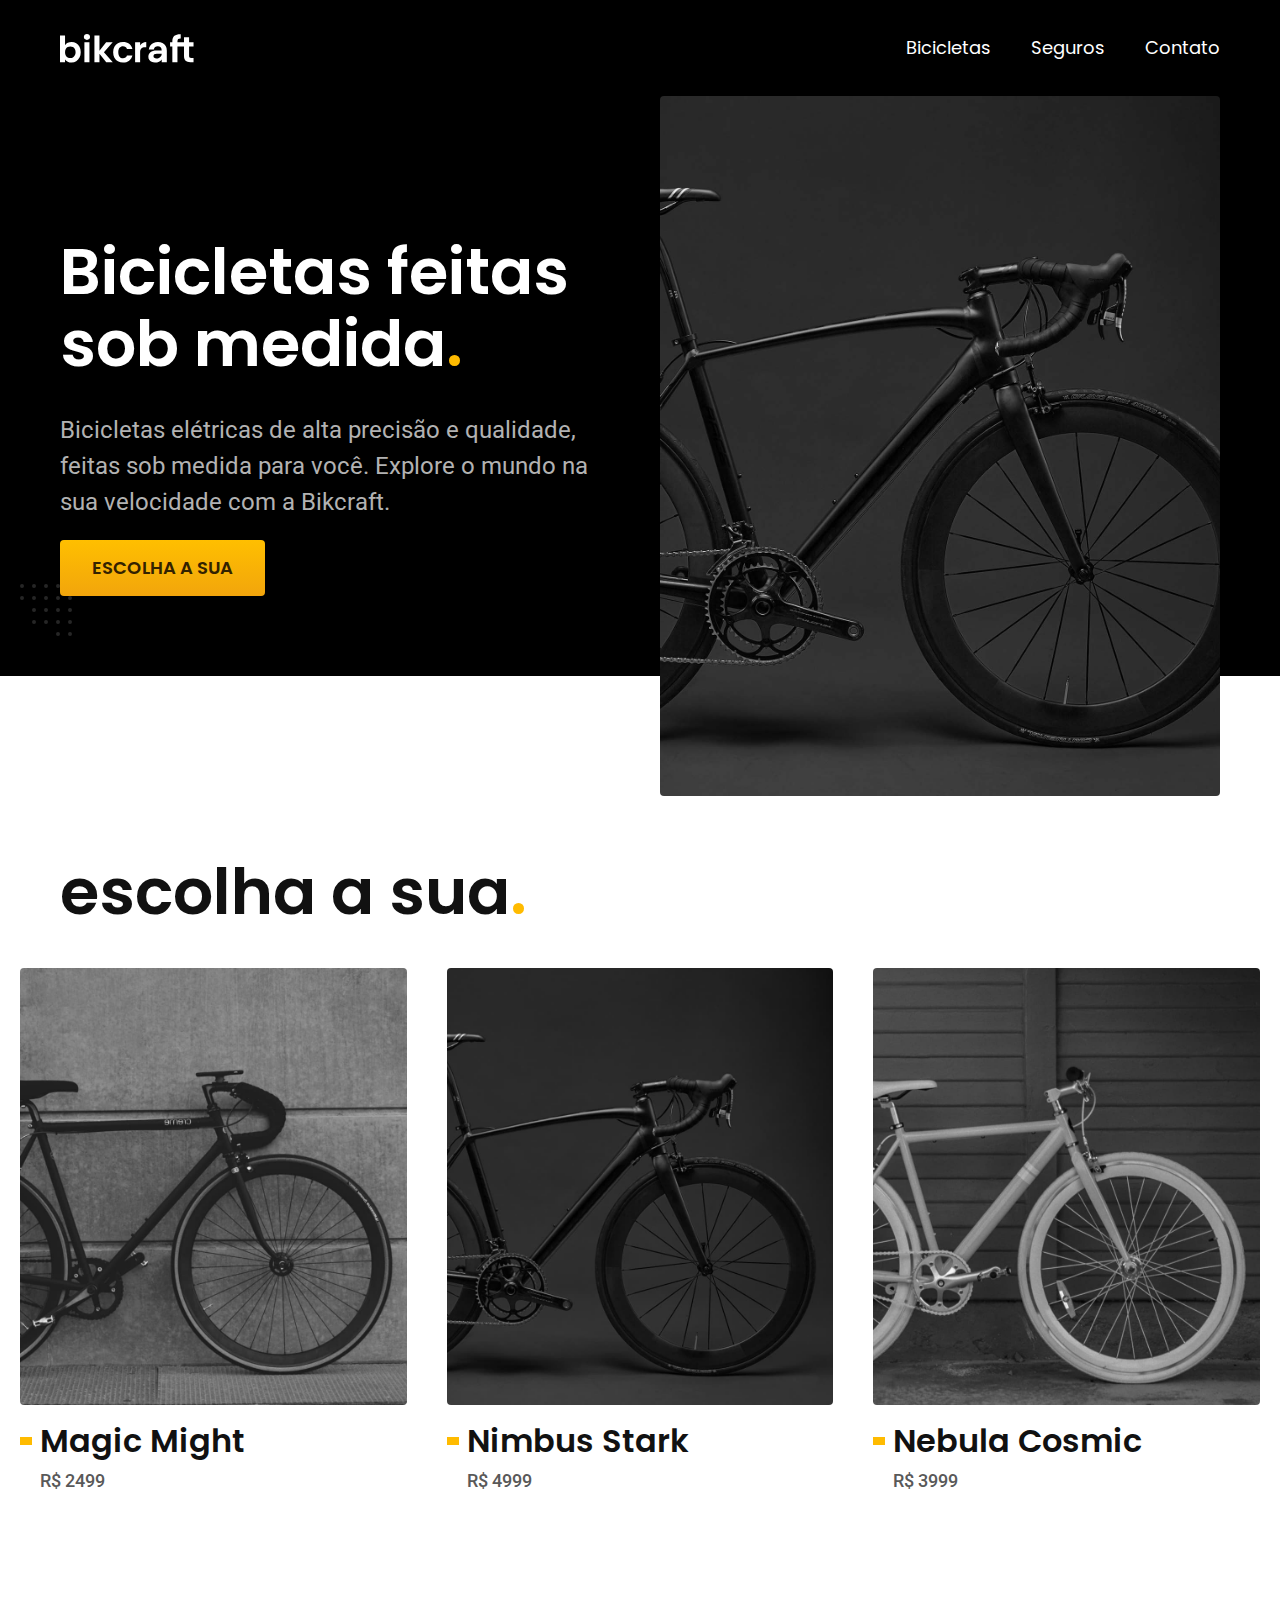
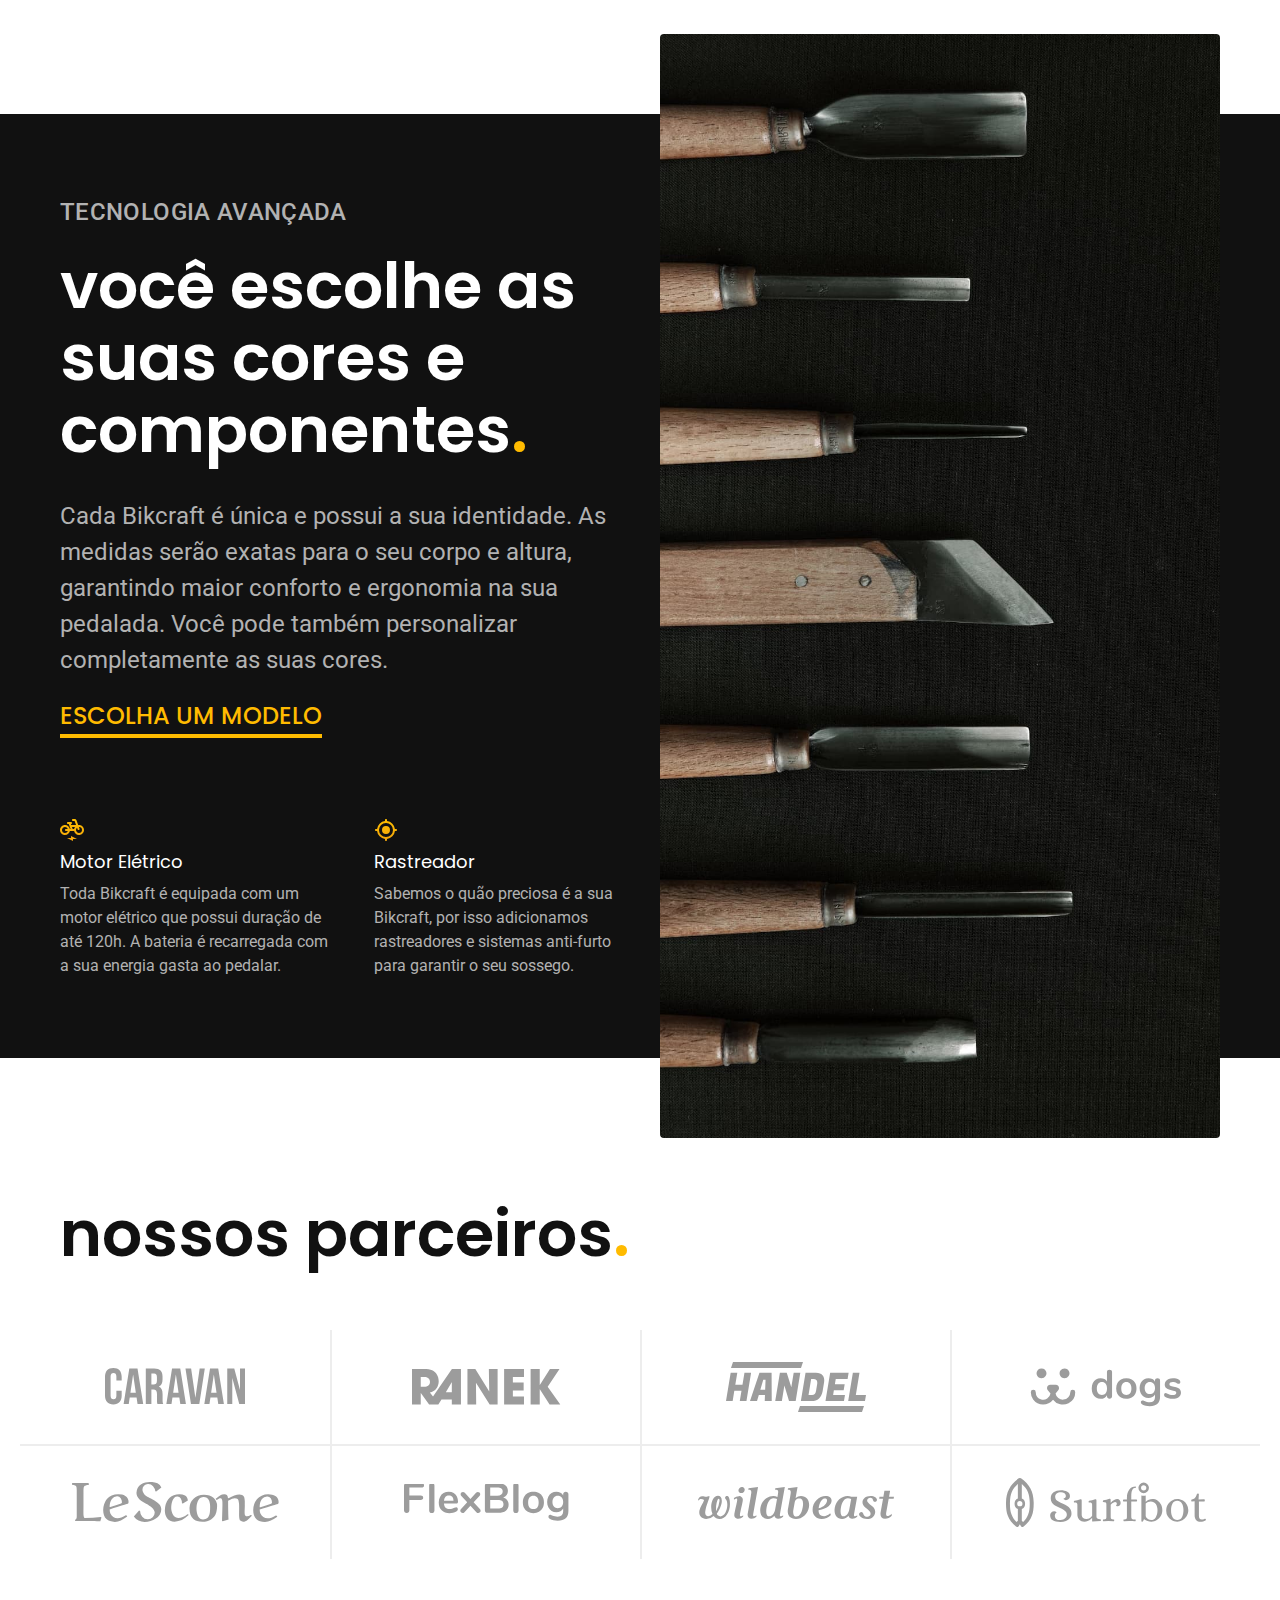
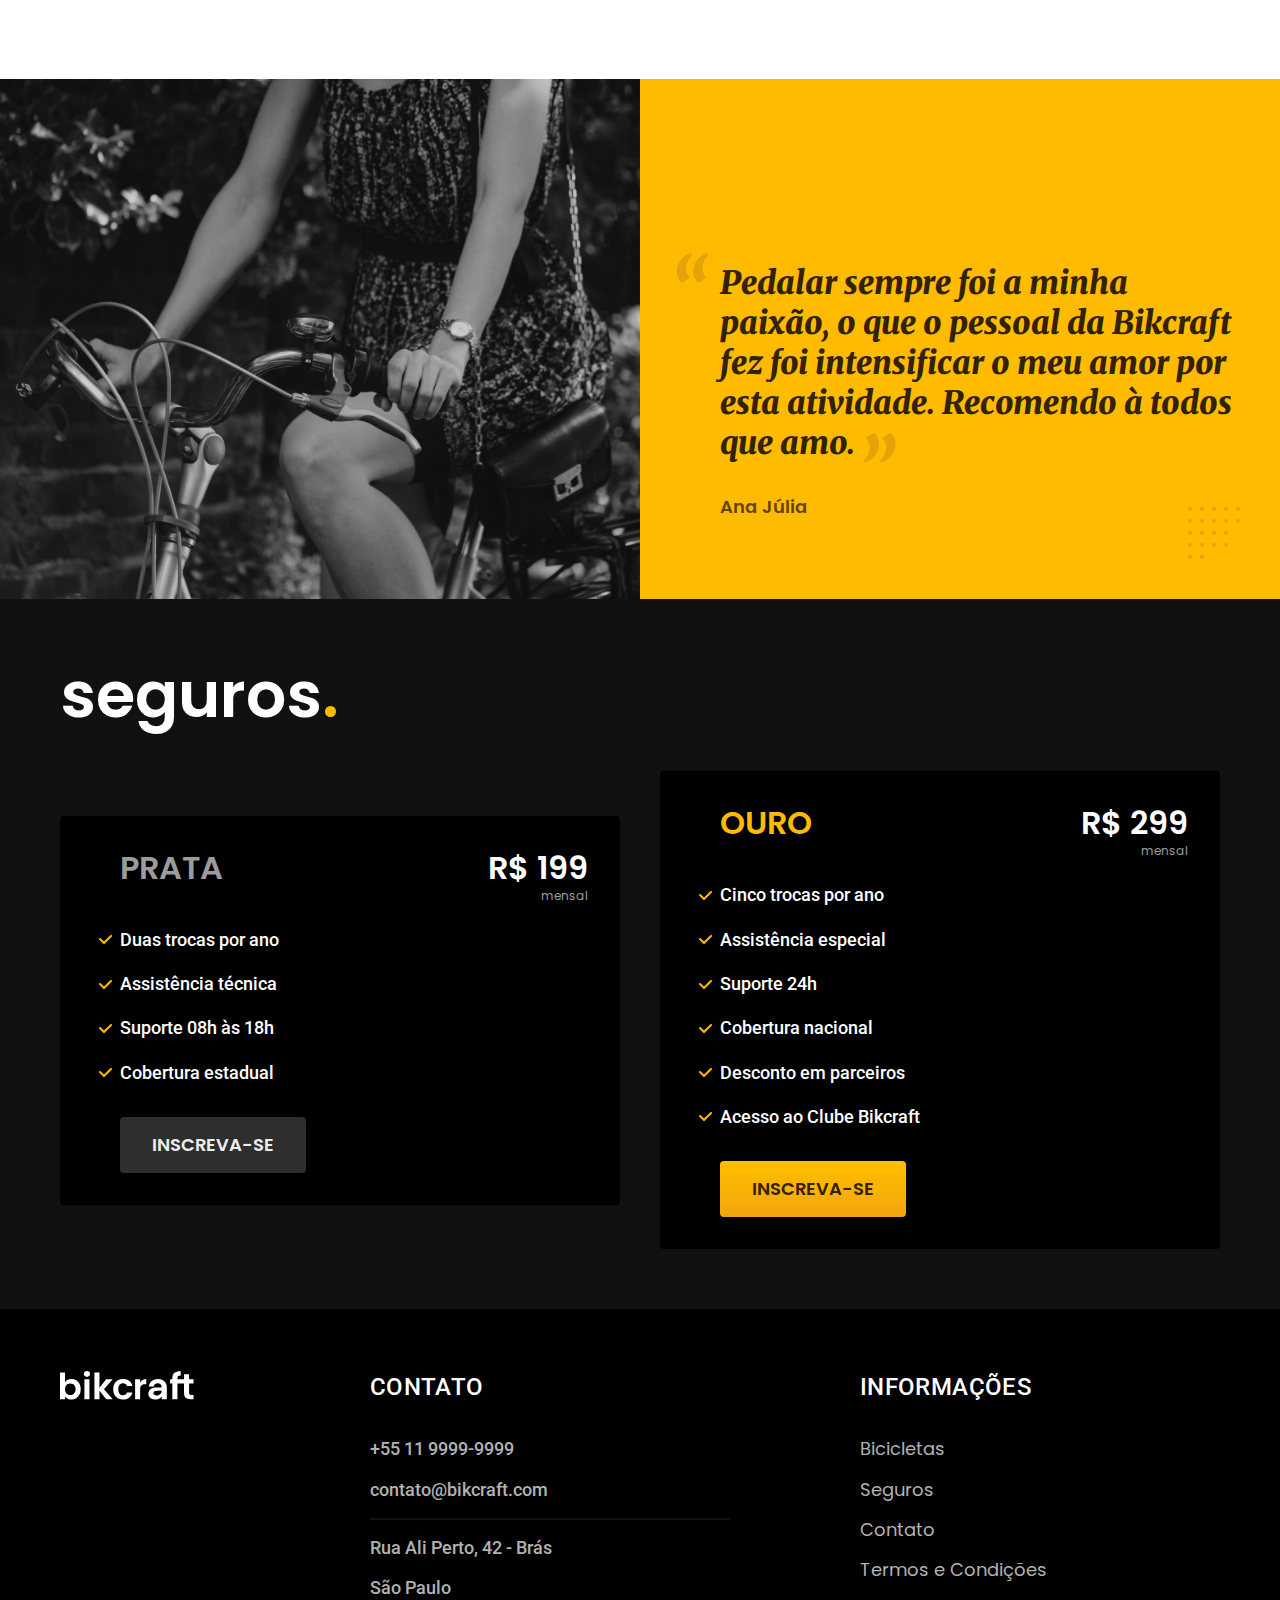
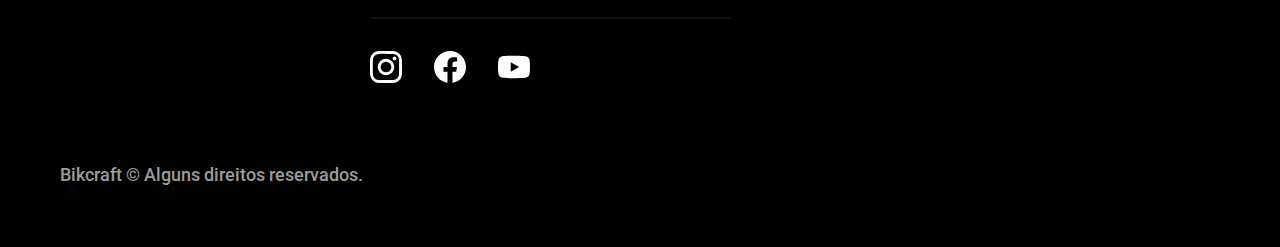
==== commit 0286f242: "avançando nas telas de orcamento- contato - bicicletas - seguros e index" ====
--- a/index.html
+++ b/index.html
@@ -9,6 +9,7 @@
     />
     <title>Bikcraft - Bicicletas Elétricas</title>
 
+    <link rel="preload" href="./css/style.css" as="style">
     <link rel="stylesheet" href="./css/style.css" />
 
     <link rel="preconnect" href="https://fonts.googleapis.com" />
@@ -22,7 +23,7 @@
     <header class="header-bg">
       <div class="container header">
         <a href="./">
-          <img src="./img/bikcraft.svg" alt="Bikcraft" />
+          <img src="./img/bikcraft.svg" width="136" height="32" alt="Bikcraft" />
         </a>
 
         <nav aria-label="primaria">
@@ -49,12 +50,15 @@
 
           <a class="botao" href="./bicicletas.html">Escolha a sua</a>
         </div>
-        <div>
+        <picture>
+          <source media="(max-width: 800px)" srcset="./img/bicicletas/nimbus.jpg">
           <img
-            src="./img/fotos/introducao.jpg"
-            alt="Bicicleta Elétrica Preta"
+          src="./img/fotos/introducao.jpg"
+          width="1280" height="1600"
+          alt="Bicicleta Elétrica Preta"
           />
-        </div>
+        </picture>
+
       </div>
     </main>
 
@@ -66,7 +70,7 @@
       <ul>
         <li>
           <a href="./bicicletas/magic.html">
-            <img src="./img/bicicletas/magic-home.jpg" alt="Bicicleta preta" />
+            <img src="./img/bicicletas/magic-home.jpg" width="920" height="1040" alt="Bicicleta preta" />
             <h3 class="font-1-xl">Magic Might</h3>
             <span class="font-2-m cor-8">R$ 2499</span>
           </a>
@@ -74,7 +78,7 @@
 
         <li>
           <a href="./bicicletas/nimbus.html">
-            <img src="./img/bicicletas/nimbus-home.jpg" alt="Bicicleta preta" />
+            <img src="./img/bicicletas/nimbus-home.jpg" width="920" height="1040" alt="Bicicleta preta" />
             <h3 class="font-1-xl">Nimbus Stark</h3>
             <span class="font-2-m cor-8">R$ 4999</span>
           </a>
@@ -82,7 +86,7 @@
 
         <li>
           <a href="./bicicletas/nebula.html">
-            <img src="./img/bicicletas/nebula-home.jpg" alt="Bicicleta preta" />
+            <img src="./img/bicicletas/nebula-home.jpg" width="920" height="1040" alt="Bicicleta preta" />
             <h3 class="font-1-xl">Nebula Cosmic</h3>
             <span class="font-2-m cor-8">R$ 3999</span>
           </a>
@@ -111,7 +115,7 @@
 
           <div class="tecnologia-vantagens">
             <div>
-              <img src="./img/icones/eletrica.svg" alt="" />
+              <img src="./img/icones/eletrica.svg" width="24" height="24" alt="" />
               <h3 class="font-1-m cor-0">Motor Elétrico</h3>
               <p class="font-2-s cor-5">
                 Toda Bikcraft é equipada com um motor elétrico que possui
@@ -121,7 +125,7 @@
             </div>
 
             <div>
-              <img src="./img/icones/rastreador.svg" alt="" />
+              <img src="./img/icones/rastreador.svg" width="24" height="24" alt="" />
               <h3 class="font-1-m cor-0">Rastreador</h3>
               <p class="font-2-s cor-5">
                 Sabemos o quão preciosa é a sua Bikcraft, por isso adicionamos
@@ -132,7 +136,7 @@
         </div>
 
         <div class="tecnologia-imagem">
-          <img src="./img/fotos/tecnologia.jpg" alt="" />
+          <img src="./img/fotos/tecnologia.jpg" width="1200" height="1920" alt="" />
         </div>
       </div>
     </article>
@@ -143,21 +147,21 @@
       </h2>
 
       <ul>
-        <li><img src="./img/parceiros/caravan.svg" alt="Caravan" /></li>
-        <li><img src="./img/parceiros/ranek.svg" alt="Ranek" /></li>
-        <li><img src="./img/parceiros/handel.svg" alt="Handel" /></li>
-        <li><img src="./img/parceiros/dogs.svg" alt="Dogs" /></li>
-        <li><img src="./img/parceiros/lescone.svg" alt="Lescone" /></li>
-        <li><img src="./img/parceiros/flexblog.svg" alt="Flexblo" /></li>
-        <li><img src="./img/parceiros/wildbeast.svg" alt="Wildbeast" /></li>
-        <li><img src="./img/parceiros/surfbot.svg" alt="Surfbot" /></li>
+        <li><img src="./img/parceiros/caravan.svg" width="140" height="38" alt="Caravan" /></li>
+        <li><img src="./img/parceiros/ranek.svg" width="149" height="36" alt="Ranek" /></li>
+        <li><img src="./img/parceiros/handel.svg" width="140" height="50" alt="Handel" /></li>
+        <li><img src="./img/parceiros/dogs.svg" width="152" height="39" alt="Dogs" /></li>
+        <li><img src="./img/parceiros/lescone.svg" width="208" height="41" alt="Lescone" /></li>
+        <li><img src="./img/parceiros/flexblog.svg" width="165" height="38" alt="Flexblo" /></li>
+        <li><img src="./img/parceiros/wildbeast.svg" width="196" height="34" alt="Wildbeast" /></li>
+        <li><img src="./img/parceiros/surfbot.svg" width="200" height="49" alt="Surfbot" /></li>
       </ul>
     </section>
 
     <section class="depoimento" aria-label="Depoimento">
       <div>
         <img
-          src="./img/fotos/depoimento.jpg"
+          src="./img/fotos/depoimento.jpg" width="1560" height="1360"
           alt="Pessoa pedalando uma bicicleta Bikcraft"
         />
       </div>
@@ -211,7 +215,7 @@
 
     <footer class="footer-bg">
       <div class="footer container">
-        <img src="./img/bikcraft.svg" alt="Bikcraft">
+        <img src="./img/bikcraft.svg" width="136" height="32" alt="Bikcraft">
 
         <div class="footer-contato">
           <h3 class="font-2-l-b cor-0">Contato</h3>
@@ -223,13 +227,13 @@
           </ul>
           <div class="footer-redes">
             <a href="">
-              <img src="img//redes/instagram.svg" alt="instagram">
+              <img src="img//redes/instagram.svg" width="32" height="32" alt="instagram">
             </a>
             <a href="">
-              <img src="img//redes/facebook.svg" alt="Facebook">
+              <img src="img//redes/facebook.svg" width="32" height="32" alt="Facebook">
             </a>
             <a href="">
-              <img src="img//redes/youtube.svg" alt="Youtube">
+              <img src="img//redes/youtube.svg" width="32" height="32" alt="Youtube">
             </a>
           </div>
         </div>
--- a/css/style.css
+++ b/css/style.css
@@ -6,6 +6,7 @@
 @import "./global/footer.css";
 
 @import "./utilidades/componentes.css";
+@import "./utilidades/formulario.css";
 
 @import "./home/introducao.css";
 @import "./home/tecnologia.css";
@@ -14,6 +15,13 @@
 
 @import "./bicicletas/bicicletas-lista.css";
 @import "./bicicletas/bicicletas.css";
+@import "./bicicleta/bicicleta.css";
+@import "./bicicleta/seguro.css";
+
+@import "./contato/contato.css";
+@import "./contato/lojas.css";
+
+@import "./orcamento/orcamento.css";
 
 @import "./seguros/seguros.css";
 @import "./seguros/vantagens.css";
--- a/css/style.css
+++ b/css/style.css
@@ -6,6 +6,7 @@
 @import "./global/footer.css";
 
 @import "./utilidades/componentes.css";
+@import "./utilidades/formulario.css";
 
 @import "./home/introducao.css";
 @import "./home/tecnologia.css";
@@ -14,6 +15,13 @@
 
 @import "./bicicletas/bicicletas-lista.css";
 @import "./bicicletas/bicicletas.css";
+@import "./bicicleta/bicicleta.css";
+@import "./bicicleta/seguro.css";
+
+@import "./contato/contato.css";
+@import "./contato/lojas.css";
+
+@import "./orcamento/orcamento.css";
 
 @import "./seguros/seguros.css";
 @import "./seguros/vantagens.css";
